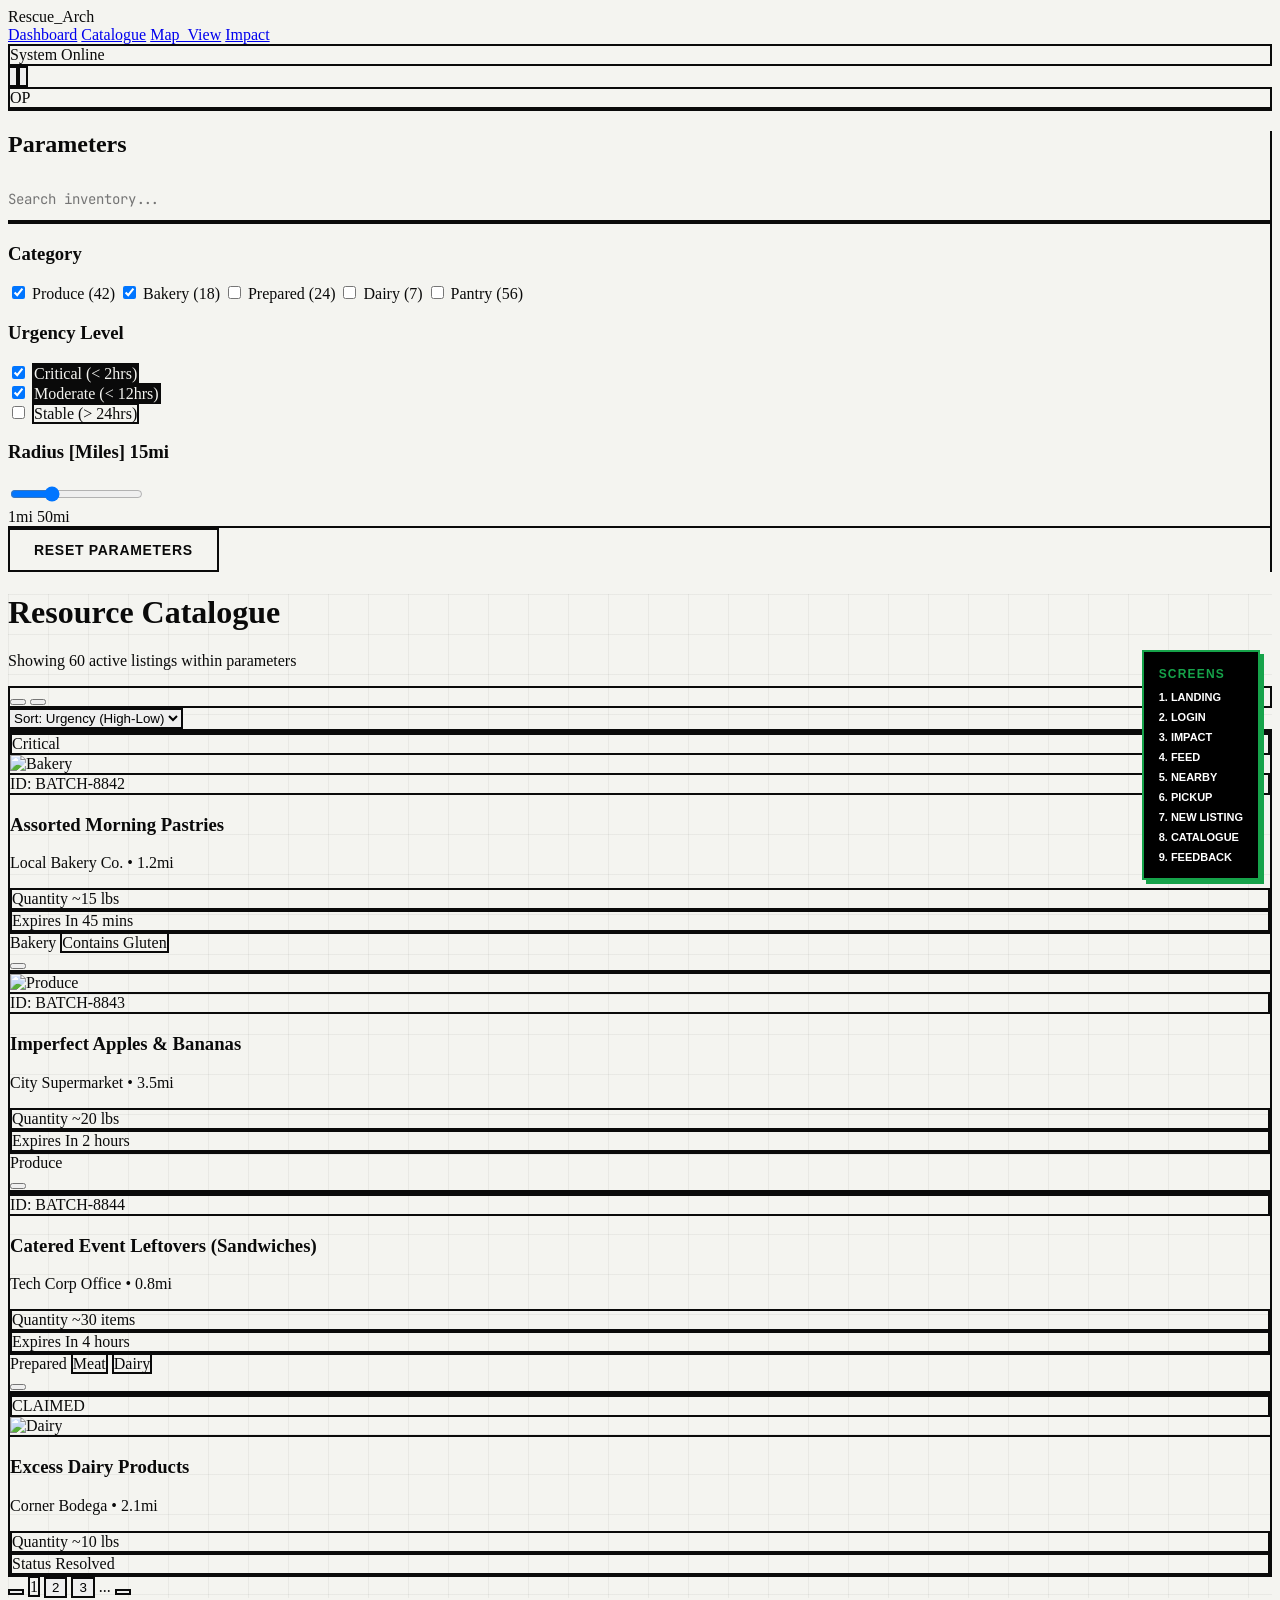
==== catalogue.html @ d1d44e09 "some pages" ====
<!DOCTYPE html>
<html lang="en" class="antialiased">

<head>
    <meta charset="UTF-8">
    <meta name="viewport" content="width=device-width, initial-scale=1.0">
    <title>RESCUE_ARCH | CATALOGUE</title>
    <script src="https://cdn.tailwindcss.com?plugins=forms,container-queries"></script>
    <link rel="preconnect" href="https://fonts.googleapis.com">
    <link rel="preconnect" href="https://fonts.gstatic.com" crossorigin>
    <link
        href="https://fonts.googleapis.com/css2?family=Space+Grotesk:wght@300;400;500;600;700&family=JetBrains+Mono:wght@400;700&display=swap"
        rel="stylesheet">
    <script src="https://unpkg.com/lucide@latest"></script>
    <script>
        tailwind.config = {
            theme: {
                extend: {
                    fontFamily: {
                        sans: ['Space Grotesk', 'sans-serif'],
                        mono: ['JetBrains Mono', 'monospace'],
                    },
                    colors: {
                        brand: {
                            black: '#0A0A0A',
                            white: '#F4F4F0',
                            accent: '#FF3B00',
                            gray: '#8E8E8E',
                            light: '#EAEAE5'
                        }
                    }
                }
            }
        }
    </script>
    <style>
        body {
            background-color: #F4F4F0;
            color: #0A0A0A;
        }

        .arch-border {
            border: 2px solid #0A0A0A;
        }

        .arch-border-b {
            border-bottom: 2px solid #0A0A0A;
        }

        .arch-border-r {
            border-right: 2px solid #0A0A0A;
        }

        .arch-border-l {
            border-left: 2px solid #0A0A0A;
        }

        .arch-border-t {
            border-top: 2px solid #0A0A0A;
        }

        .bg-blueprint {
            background-size: 40px 40px;
            background-image:
                linear-gradient(to right, rgba(10, 10, 10, 0.05) 1px, transparent 1px),
                linear-gradient(to bottom, rgba(10, 10, 10, 0.05) 1px, transparent 1px);
        }

        .arch-input {
            width: 100%;
            background: transparent;
            border: none;
            border-bottom: 2px solid #0A0A0A;
            padding: 0.75rem 0;
            font-family: 'JetBrains Mono', monospace;
            font-size: 0.875rem;
            transition: all 0.2s ease;
        }

        .arch-input:focus {
            outline: none;
            border-bottom-color: #FF3B00;
            background: rgba(255, 59, 0, 0.05);
            padding-left: 0.5rem;
        }

        .arch-btn {
            display: inline-flex;
            align-items: center;
            justify-content: center;
            padding: 0.75rem 1.5rem;
            background: #0A0A0A;
            color: #F4F4F0;
            font-weight: 700;
            text-transform: uppercase;
            letter-spacing: 0.05em;
            transition: all 0.2s ease;
            border: 2px solid #0A0A0A;
            font-size: 0.875rem;
        }

        .arch-btn:hover {
            background: #FF3B00;
            border-color: #FF3B00;
            transform: translateY(-2px);
            box-shadow: 0 4px 0 #0A0A0A;
        }

        .arch-btn:active {
            transform: translateY(0);
            box-shadow: none;
        }

        .arch-btn-outline {
            display: inline-flex;
            align-items: center;
            justify-content: center;
            padding: 0.75rem 1.5rem;
            background: transparent;
            color: #0A0A0A;
            font-weight: 700;
            text-transform: uppercase;
            letter-spacing: 0.05em;
            transition: all 0.2s ease;
            border: 2px solid #0A0A0A;
            font-size: 0.875rem;
        }

        .arch-btn-outline:hover {
            background: #0A0A0A;
            color: #F4F4F0;
        }

        /* Custom Scrollbar */
        ::-webkit-scrollbar {
            width: 8px;
            height: 8px;
        }

        ::-webkit-scrollbar-track {
            background: #F4F4F0;
            border-left: 2px solid #0A0A0A;
        }

        ::-webkit-scrollbar-thumb {
            background: #0A0A0A;
        }

        ::-webkit-scrollbar-thumb:hover {
            background: #FF3B00;
        }

        /* Filter Checkbox */
        .filter-checkbox:checked+label {
            background-color: #0A0A0A;
            color: #F4F4F0;
            border-color: #0A0A0A;
        }
    </style>
</head>

<body class="min-h-screen flex flex-col bg-brand-white selection:bg-brand-accent selection:text-white">

    <!-- Top Navigation -->
    <header class="arch-border-b bg-brand-white flex justify-between items-center px-6 py-4 sticky top-0 z-50">
        <div class="flex items-center gap-6">
            <div class="flex items-center gap-3">
                <div class="w-8 h-8 bg-brand-black flex items-center justify-center">
                    <i data-lucide="layers" class="text-brand-white w-5 h-5"></i>
                </div>
                <span class="font-bold tracking-tight text-xl uppercase">Rescue_Arch</span>
            </div>
            <nav class="hidden md:flex items-center gap-6 font-mono text-xs font-bold uppercase tracking-widest">
                <a href="#" class="text-brand-gray hover:text-brand-black transition-colors">Dashboard</a>
                <a href="#" class="text-brand-black border-b-2 border-brand-black pb-1">Catalogue</a>
                <a href="#" class="text-brand-gray hover:text-brand-black transition-colors">Map_View</a>
                <a href="#" class="text-brand-gray hover:text-brand-black transition-colors">Impact</a>
            </nav>
        </div>

        <div class="flex items-center gap-4">
            <div class="hidden sm:flex items-center gap-2 arch-border px-3 py-1.5 bg-brand-light">
                <span class="w-2 h-2 bg-brand-accent rounded-full animate-pulse"></span>
                <span class="font-mono text-[10px] font-bold uppercase">System Online</span>
            </div>
            <button class="arch-border p-2 hover:bg-brand-black hover:text-brand-white transition-colors relative">
                <i data-lucide="bell" class="w-5 h-5"></i>
                <span class="absolute -top-1 -right-1 w-3 h-3 bg-brand-accent rounded-full arch-border"></span>
            </button>
            <div
                class="w-10 h-10 bg-brand-black text-brand-white flex items-center justify-center font-bold font-mono text-sm arch-border">
                OP
            </div>
        </div>
    </header>

    <!-- Main Layout -->
    <div class="flex flex-1 overflow-hidden">

        <!-- Sidebar Filters -->
        <aside class="w-72 arch-border-r bg-brand-light hidden lg:flex flex-col flex-shrink-0 overflow-y-auto">
            <div class="p-6 arch-border-b bg-brand-white">
                <h2 class="font-bold text-2xl uppercase tracking-tight mb-4">Parameters</h2>

                <!-- Search -->
                <div class="relative group mb-2">
                    <input type="text" placeholder="Search inventory..." class="arch-input w-full pl-8">
                    <i data-lucide="search"
                        class="absolute left-0 bottom-3 w-5 h-5 text-brand-gray group-focus-within:text-brand-accent transition-colors"></i>
                </div>
            </div>

            <div class="p-6 flex-1 space-y-8">

                <!-- Category Filter -->
                <div>
                    <h3
                        class="font-mono text-xs font-bold uppercase tracking-widest text-brand-black mb-4 flex justify-between items-center">
                        Category
                        <i data-lucide="chevron-down" class="w-4 h-4"></i>
                    </h3>
                    <div class="space-y-2">
                        <label class="flex items-center gap-3 cursor-pointer group">
                            <input type="checkbox" checked
                                class="w-4 h-4 arch-border text-brand-black focus:ring-brand-accent rounded-none">
                            <span
                                class="font-mono text-sm uppercase group-hover:text-brand-accent transition-colors">Produce
                                (42)</span>
                        </label>
                        <label class="flex items-center gap-3 cursor-pointer group">
                            <input type="checkbox" checked
                                class="w-4 h-4 arch-border text-brand-black focus:ring-brand-accent rounded-none">
                            <span
                                class="font-mono text-sm uppercase group-hover:text-brand-accent transition-colors">Bakery
                                (18)</span>
                        </label>
                        <label class="flex items-center gap-3 cursor-pointer group">
                            <input type="checkbox"
                                class="w-4 h-4 arch-border text-brand-black focus:ring-brand-accent rounded-none">
                            <span
                                class="font-mono text-sm uppercase group-hover:text-brand-accent transition-colors">Prepared
                                (24)</span>
                        </label>
                        <label class="flex items-center gap-3 cursor-pointer group">
                            <input type="checkbox"
                                class="w-4 h-4 arch-border text-brand-black focus:ring-brand-accent rounded-none">
                            <span
                                class="font-mono text-sm uppercase group-hover:text-brand-accent transition-colors">Dairy
                                (7)</span>
                        </label>
                        <label class="flex items-center gap-3 cursor-pointer group">
                            <input type="checkbox"
                                class="w-4 h-4 arch-border text-brand-black focus:ring-brand-accent rounded-none">
                            <span
                                class="font-mono text-sm uppercase group-hover:text-brand-accent transition-colors">Pantry
                                (56)</span>
                        </label>
                    </div>
                </div>

                <!-- Urgency Filter -->
                <div>
                    <h3
                        class="font-mono text-xs font-bold uppercase tracking-widest text-brand-black mb-4 flex justify-between items-center">
                        Urgency Level
                        <i data-lucide="chevron-down" class="w-4 h-4"></i>
                    </h3>
                    <div class="flex flex-col gap-2">
                        <div>
                            <input type="checkbox" id="urg-high" class="sr-only filter-checkbox" checked>
                            <label for="urg-high"
                                class="block w-full text-center py-2 arch-border font-mono text-xs font-bold uppercase cursor-pointer hover:bg-brand-white transition-colors">
                                Critical (< 2hrs) </label>
                        </div>
                        <div>
                            <input type="checkbox" id="urg-med" class="sr-only filter-checkbox" checked>
                            <label for="urg-med"
                                class="block w-full text-center py-2 arch-border font-mono text-xs font-bold uppercase cursor-pointer hover:bg-brand-white transition-colors">
                                Moderate (< 12hrs) </label>
                        </div>
                        <div>
                            <input type="checkbox" id="urg-low" class="sr-only filter-checkbox">
                            <label for="urg-low"
                                class="block w-full text-center py-2 arch-border font-mono text-xs font-bold uppercase cursor-pointer hover:bg-brand-white transition-colors">
                                Stable (> 24hrs)
                            </label>
                        </div>
                    </div>
                </div>

                <!-- Distance Filter -->
                <div>
                    <h3
                        class="font-mono text-xs font-bold uppercase tracking-widest text-brand-black mb-4 flex justify-between items-center">
                        Radius [Miles]
                        <span class="text-brand-accent">15mi</span>
                    </h3>
                    <input type="range" min="1" max="50" value="15"
                        class="w-full h-2 bg-brand-black appearance-none outline-none arch-border">
                    <div class="flex justify-between font-mono text-[10px] text-brand-gray mt-2">
                        <span>1mi</span>
                        <span>50mi</span>
                    </div>
                </div>

            </div>

            <div class="p-6 arch-border-t bg-brand-white">
                <button class="arch-btn-outline w-full text-xs">Reset Parameters</button>
            </div>
        </aside>

        <!-- Main Content Area -->
        <main class="flex-1 flex flex-col min-w-0 bg-blueprint relative">

            <!-- Header/Controls -->
            <div
                class="p-6 arch-border-b bg-brand-white/90 backdrop-blur-sm sticky top-0 z-40 flex flex-col sm:flex-row justify-between items-start sm:items-center gap-4">
                <div>
                    <h1 class="text-3xl font-bold uppercase tracking-tight mb-1">Resource Catalogue</h1>
                    <p class="font-mono text-xs text-brand-gray uppercase">Showing 60 active listings within parameters
                    </p>
                </div>

                <div class="flex items-center gap-4 w-full sm:w-auto">
                    <div class="flex items-center gap-2 arch-border bg-brand-white p-1">
                        <button class="p-1.5 bg-brand-black text-brand-white"><i data-lucide="grid"
                                class="w-4 h-4"></i></button>
                        <button class="p-1.5 text-brand-gray hover:text-brand-black"><i data-lucide="list"
                                class="w-4 h-4"></i></button>
                    </div>

                    <select
                        class="arch-border p-2 bg-brand-white font-mono text-xs font-bold uppercase focus:outline-none focus:border-brand-accent flex-1 sm:flex-none">
                        <option>Sort: Urgency (High-Low)</option>
                        <option>Sort: Distance (Nearest)</option>
                        <option>Sort: Quantity (High-Low)</option>
                        <option>Sort: Newest First</option>
                    </select>
                </div>
            </div>

            <!-- Grid Layout -->
            <div class="flex-1 overflow-y-auto p-6">
                <div class="grid grid-cols-1 md:grid-cols-2 xl:grid-cols-3 gap-6 max-w-7xl mx-auto">

                    <!-- Item Card 1 (Critical) -->
                    <article
                        class="bg-brand-white arch-border flex flex-col group hover:shadow-[8px_8px_0_#0A0A0A] transition-all duration-300 relative">
                        <!-- Critical Badge -->
                        <div
                            class="absolute -top-3 -right-3 bg-brand-accent text-brand-white arch-border px-3 py-1 font-mono text-xs font-bold uppercase transform rotate-3 z-10 shadow-[4px_4px_0_#0A0A0A]">
                            Critical
                        </div>

                        <!-- Image Area -->
                        <div class="h-48 arch-border-b bg-brand-light relative overflow-hidden">
                            <img src="https://images.unsplash.com/photo-1509440159596-0249088772ff?ixlib=rb-4.0.3&auto=format&fit=crop&w=600&q=80"
                                alt="Bakery"
                                class="w-full h-full object-cover grayscale group-hover:grayscale-0 transition-all duration-500">
                            <div
                                class="absolute bottom-0 left-0 bg-brand-black text-brand-white px-3 py-1 font-mono text-[10px] uppercase font-bold arch-border-t arch-border-r">
                                ID: BATCH-8842
                            </div>
                        </div>

                        <!-- Content -->
                        <div class="p-5 flex-1 flex flex-col">
                            <div class="flex justify-between items-start mb-2">
                                <h3 class="text-xl font-bold uppercase leading-tight line-clamp-2">Assorted Morning
                                    Pastries</h3>
                            </div>

                            <p class="font-mono text-xs text-brand-gray mb-4">Local Bakery Co. • 1.2mi</p>

                            <div class="grid grid-cols-2 gap-2 mb-6 font-mono text-[10px] uppercase">
                                <div class="arch-border p-2 bg-brand-light">
                                    <span class="block text-brand-gray mb-1">Quantity</span>
                                    <span class="font-bold text-sm">~15 lbs</span>
                                </div>
                                <div class="arch-border p-2 bg-brand-light border-brand-accent text-brand-accent">
                                    <span class="block mb-1">Expires In</span>
                                    <span class="font-bold text-sm">45 mins</span>
                                </div>
                            </div>

                            <div
                                class="mt-auto pt-4 arch-border-t border-brand-black/10 flex items-center justify-between">
                                <div class="flex gap-1">
                                    <span
                                        class="px-2 py-1 bg-brand-black text-brand-white font-mono text-[9px] uppercase font-bold">Bakery</span>
                                    <span
                                        class="px-2 py-1 arch-border font-mono text-[9px] uppercase font-bold">Contains
                                        Gluten</span>
                                </div>
                                <button
                                    class="w-10 h-10 bg-brand-black text-brand-white flex items-center justify-center hover:bg-brand-accent transition-colors">
                                    <i data-lucide="arrow-right" class="w-5 h-5"></i>
                                </button>
                            </div>
                        </div>
                    </article>

                    <!-- Item Card 2 -->
                    <article
                        class="bg-brand-white arch-border flex flex-col group hover:shadow-[8px_8px_0_#0A0A0A] transition-all duration-300 relative">
                        <div class="h-48 arch-border-b bg-brand-light relative overflow-hidden">
                            <img src="https://images.unsplash.com/photo-1610832958506-aa56368176cf?ixlib=rb-4.0.3&auto=format&fit=crop&w=600&q=80"
                                alt="Produce"
                                class="w-full h-full object-cover grayscale group-hover:grayscale-0 transition-all duration-500">
                            <div
                                class="absolute bottom-0 left-0 bg-brand-black text-brand-white px-3 py-1 font-mono text-[10px] uppercase font-bold arch-border-t arch-border-r">
                                ID: BATCH-8843
                            </div>
                        </div>

                        <div class="p-5 flex-1 flex flex-col">
                            <div class="flex justify-between items-start mb-2">
                                <h3 class="text-xl font-bold uppercase leading-tight line-clamp-2">Imperfect Apples &
                                    Bananas</h3>
                            </div>

                            <p class="font-mono text-xs text-brand-gray mb-4">City Supermarket • 3.5mi</p>

                            <div class="grid grid-cols-2 gap-2 mb-6 font-mono text-[10px] uppercase">
                                <div class="arch-border p-2 bg-brand-light">
                                    <span class="block text-brand-gray mb-1">Quantity</span>
                                    <span class="font-bold text-sm">~20 lbs</span>
                                </div>
                                <div class="arch-border p-2 bg-brand-light">
                                    <span class="block text-brand-gray mb-1">Expires In</span>
                                    <span class="font-bold text-sm">2 hours</span>
                                </div>
                            </div>

                            <div
                                class="mt-auto pt-4 arch-border-t border-brand-black/10 flex items-center justify-between">
                                <div class="flex gap-1">
                                    <span
                                        class="px-2 py-1 bg-brand-black text-brand-white font-mono text-[9px] uppercase font-bold">Produce</span>
                                </div>
                                <button
                                    class="w-10 h-10 bg-brand-black text-brand-white flex items-center justify-center hover:bg-brand-accent transition-colors">
                                    <i data-lucide="arrow-right" class="w-5 h-5"></i>
                                </button>
                            </div>
                        </div>
                    </article>

                    <!-- Item Card 3 -->
                    <article
                        class="bg-brand-white arch-border flex flex-col group hover:shadow-[8px_8px_0_#0A0A0A] transition-all duration-300 relative">
                        <div
                            class="h-48 arch-border-b bg-brand-light relative overflow-hidden flex items-center justify-center">
                            <i data-lucide="image-off" class="w-12 h-12 text-brand-gray opacity-50"></i>
                            <div
                                class="absolute bottom-0 left-0 bg-brand-black text-brand-white px-3 py-1 font-mono text-[10px] uppercase font-bold arch-border-t arch-border-r">
                                ID: BATCH-8844
                            </div>
                        </div>

                        <div class="p-5 flex-1 flex flex-col">
                            <div class="flex justify-between items-start mb-2">
                                <h3 class="text-xl font-bold uppercase leading-tight line-clamp-2">Catered Event
                                    Leftovers (Sandwiches)</h3>
                            </div>

                            <p class="font-mono text-xs text-brand-gray mb-4">Tech Corp Office • 0.8mi</p>

                            <div class="grid grid-cols-2 gap-2 mb-6 font-mono text-[10px] uppercase">
                                <div class="arch-border p-2 bg-brand-light">
                                    <span class="block text-brand-gray mb-1">Quantity</span>
                                    <span class="font-bold text-sm">~30 items</span>
                                </div>
                                <div class="arch-border p-2 bg-brand-light">
                                    <span class="block text-brand-gray mb-1">Expires In</span>
                                    <span class="font-bold text-sm">4 hours</span>
                                </div>
                            </div>

                            <div
                                class="mt-auto pt-4 arch-border-t border-brand-black/10 flex items-center justify-between">
                                <div class="flex gap-1 flex-wrap">
                                    <span
                                        class="px-2 py-1 bg-brand-black text-brand-white font-mono text-[9px] uppercase font-bold">Prepared</span>
                                    <span
                                        class="px-2 py-1 arch-border font-mono text-[9px] uppercase font-bold">Meat</span>
                                    <span
                                        class="px-2 py-1 arch-border font-mono text-[9px] uppercase font-bold">Dairy</span>
                                </div>
                                <button
                                    class="w-10 h-10 bg-brand-black text-brand-white flex items-center justify-center hover:bg-brand-accent transition-colors flex-shrink-0">
                                    <i data-lucide="arrow-right" class="w-5 h-5"></i>
                                </button>
                            </div>
                        </div>
                    </article>

                    <!-- Item Card 4 (Claimed/Inactive state) -->
                    <article class="bg-brand-light arch-border flex flex-col relative opacity-60">
                        <div class="absolute inset-0 bg-blueprint opacity-20 pointer-events-none z-20"></div>
                        <div class="absolute inset-0 flex items-center justify-center z-30 pointer-events-none">
                            <div
                                class="bg-brand-black text-brand-white px-6 py-2 arch-border font-bold uppercase tracking-widest transform -rotate-12 shadow-[4px_4px_0_#FF3B00]">
                                CLAIMED
                            </div>
                        </div>

                        <div class="h-48 arch-border-b bg-brand-gray/20 relative overflow-hidden grayscale">
                            <img src="https://images.unsplash.com/photo-1607006411021-b4a61c5e46cb?ixlib=rb-4.0.3&auto=format&fit=crop&w=600&q=80"
                                alt="Dairy" class="w-full h-full object-cover">
                        </div>

                        <div class="p-5 flex-1 flex flex-col">
                            <div class="flex justify-between items-start mb-2">
                                <h3 class="text-xl font-bold uppercase leading-tight line-clamp-2 line-through">Excess
                                    Dairy Products</h3>
                            </div>
                            <p class="font-mono text-xs text-brand-gray mb-4">Corner Bodega • 2.1mi</p>

                            <div class="grid grid-cols-2 gap-2 mb-6 font-mono text-[10px] uppercase opacity-50">
                                <div class="arch-border p-2 bg-brand-white">
                                    <span class="block text-brand-gray mb-1">Quantity</span>
                                    <span class="font-bold text-sm">~10 lbs</span>
                                </div>
                                <div class="arch-border p-2 bg-brand-white">
                                    <span class="block text-brand-gray mb-1">Status</span>
                                    <span class="font-bold text-sm">Resolved</span>
                                </div>
                            </div>
                        </div>
                    </article>

                </div>

                <!-- Pagination -->
                <div class="mt-12 flex justify-center items-center gap-4 font-mono text-sm font-bold">
                    <button
                        class="w-10 h-10 arch-border flex items-center justify-center hover:bg-brand-black hover:text-brand-white transition-colors opacity-50 cursor-not-allowed">
                        <i data-lucide="chevron-left" class="w-5 h-5"></i>
                    </button>
                    <span
                        class="w-10 h-10 bg-brand-black text-brand-white flex items-center justify-center arch-border">1</span>
                    <button
                        class="w-10 h-10 arch-border flex items-center justify-center hover:bg-brand-black hover:text-brand-white transition-colors">2</button>
                    <button
                        class="w-10 h-10 arch-border flex items-center justify-center hover:bg-brand-black hover:text-brand-white transition-colors">3</button>
                    <span class="text-brand-gray">...</span>
                    <button
                        class="w-10 h-10 arch-border flex items-center justify-center hover:bg-brand-black hover:text-brand-white transition-colors">
                        <i data-lucide="chevron-right" class="w-5 h-5"></i>
                    </button>
                </div>
            </div>
        </main>
    </div>

    <script>
        lucide.createIcons();
    </script>
    <script src="/nav.js"></script>
</body>

</html>
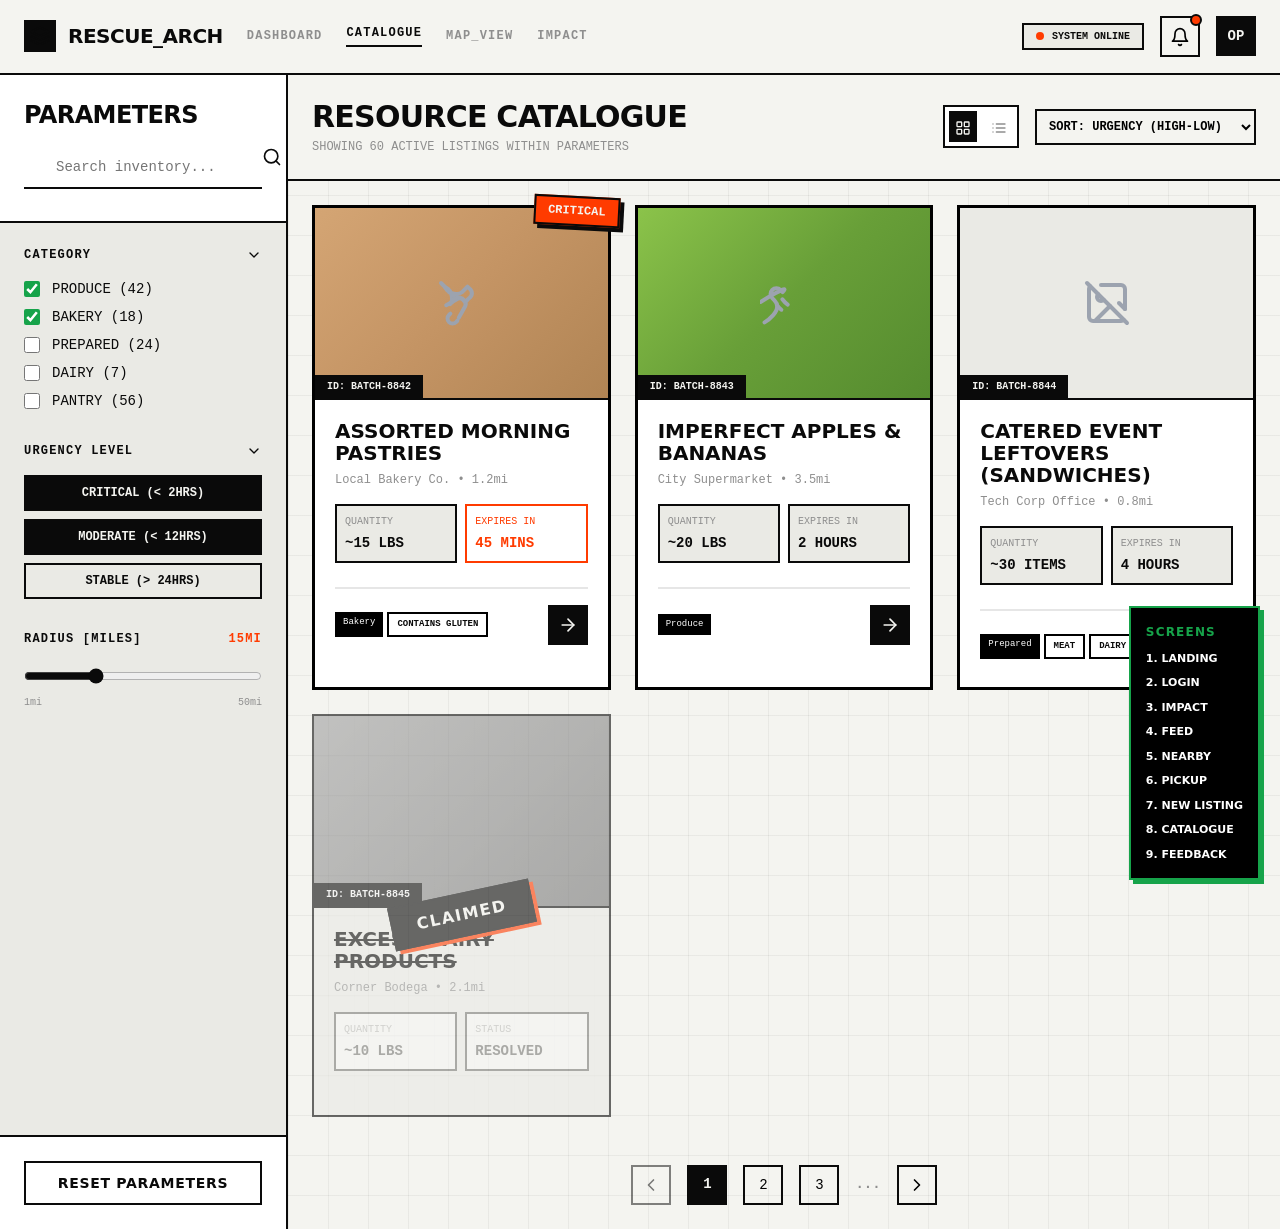
==== commit 24edf287: "rv tailwind add css" ====
--- a/catalogue.html
+++ b/catalogue.html
@@ -1,194 +1,39 @@
 <!DOCTYPE html>
-<html lang="en" class="antialiased">
-
+<html lang="en">
 <head>
     <meta charset="UTF-8">
     <meta name="viewport" content="width=device-width, initial-scale=1.0">
     <title>RESCUE_ARCH | CATALOGUE</title>
-    <script src="https://cdn.tailwindcss.com?plugins=forms,container-queries"></script>
-    <link rel="preconnect" href="https://fonts.googleapis.com">
-    <link rel="preconnect" href="https://fonts.gstatic.com" crossorigin>
-    <link
-        href="https://fonts.googleapis.com/css2?family=Space+Grotesk:wght@300;400;500;600;700&family=JetBrains+Mono:wght@400;700&display=swap"
-        rel="stylesheet">
-    <script src="https://unpkg.com/lucide@latest"></script>
-    <script>
-        tailwind.config = {
-            theme: {
-                extend: {
-                    fontFamily: {
-                        sans: ['Space Grotesk', 'sans-serif'],
-                        mono: ['JetBrains Mono', 'monospace'],
-                    },
-                    colors: {
-                        brand: {
-                            black: '#0A0A0A',
-                            white: '#F4F4F0',
-                            accent: '#FF3B00',
-                            gray: '#8E8E8E',
-                            light: '#EAEAE5'
-                        }
-                    }
-                }
-            }
-        }
-    </script>
-    <style>
-        body {
-            background-color: #F4F4F0;
-            color: #0A0A0A;
-        }
-
-        .arch-border {
-            border: 2px solid #0A0A0A;
-        }
-
-        .arch-border-b {
-            border-bottom: 2px solid #0A0A0A;
-        }
-
-        .arch-border-r {
-            border-right: 2px solid #0A0A0A;
-        }
-
-        .arch-border-l {
-            border-left: 2px solid #0A0A0A;
-        }
-
-        .arch-border-t {
-            border-top: 2px solid #0A0A0A;
-        }
-
-        .bg-blueprint {
-            background-size: 40px 40px;
-            background-image:
-                linear-gradient(to right, rgba(10, 10, 10, 0.05) 1px, transparent 1px),
-                linear-gradient(to bottom, rgba(10, 10, 10, 0.05) 1px, transparent 1px);
-        }
-
-        .arch-input {
-            width: 100%;
-            background: transparent;
-            border: none;
-            border-bottom: 2px solid #0A0A0A;
-            padding: 0.75rem 0;
-            font-family: 'JetBrains Mono', monospace;
-            font-size: 0.875rem;
-            transition: all 0.2s ease;
-        }
-
-        .arch-input:focus {
-            outline: none;
-            border-bottom-color: #FF3B00;
-            background: rgba(255, 59, 0, 0.05);
-            padding-left: 0.5rem;
-        }
-
-        .arch-btn {
-            display: inline-flex;
-            align-items: center;
-            justify-content: center;
-            padding: 0.75rem 1.5rem;
-            background: #0A0A0A;
-            color: #F4F4F0;
-            font-weight: 700;
-            text-transform: uppercase;
-            letter-spacing: 0.05em;
-            transition: all 0.2s ease;
-            border: 2px solid #0A0A0A;
-            font-size: 0.875rem;
-        }
-
-        .arch-btn:hover {
-            background: #FF3B00;
-            border-color: #FF3B00;
-            transform: translateY(-2px);
-            box-shadow: 0 4px 0 #0A0A0A;
-        }
-
-        .arch-btn:active {
-            transform: translateY(0);
-            box-shadow: none;
-        }
-
-        .arch-btn-outline {
-            display: inline-flex;
-            align-items: center;
-            justify-content: center;
-            padding: 0.75rem 1.5rem;
-            background: transparent;
-            color: #0A0A0A;
-            font-weight: 700;
-            text-transform: uppercase;
-            letter-spacing: 0.05em;
-            transition: all 0.2s ease;
-            border: 2px solid #0A0A0A;
-            font-size: 0.875rem;
-        }
-
-        .arch-btn-outline:hover {
-            background: #0A0A0A;
-            color: #F4F4F0;
-        }
-
-        /* Custom Scrollbar */
-        ::-webkit-scrollbar {
-            width: 8px;
-            height: 8px;
-        }
-
-        ::-webkit-scrollbar-track {
-            background: #F4F4F0;
-            border-left: 2px solid #0A0A0A;
-        }
-
-        ::-webkit-scrollbar-thumb {
-            background: #0A0A0A;
-        }
-
-        ::-webkit-scrollbar-thumb:hover {
-            background: #FF3B00;
-        }
-
-        /* Filter Checkbox */
-        .filter-checkbox:checked+label {
-            background-color: #0A0A0A;
-            color: #F4F4F0;
-            border-color: #0A0A0A;
-        }
-    </style>
+    <link rel="stylesheet" href="styles.css">
 </head>
-
-<body class="min-h-screen flex flex-col bg-brand-white selection:bg-brand-accent selection:text-white">
+<body class="min-h-screen flex flex-col custom-scrollbar" style="background-color:var(--arch-white);color:var(--arch-black)">
 
     <!-- Top Navigation -->
-    <header class="arch-border-b bg-brand-white flex justify-between items-center px-6 py-4 sticky top-0 z-50">
+    <header class="arch-border-b flex justify-between items-center px-6 py-4 sticky z-50" style="top:0;background:var(--arch-white)">
         <div class="flex items-center gap-6">
             <div class="flex items-center gap-3">
-                <div class="w-8 h-8 bg-brand-black flex items-center justify-center">
-                    <i data-lucide="layers" class="text-brand-white w-5 h-5"></i>
+                <div style="width:2rem;height:2rem;background:var(--arch-black);display:flex;align-items:center;justify-content:center">
+                    <i data-icon="layers" class="icon icon-md" style="color:var(--arch-white)"></i>
                 </div>
                 <span class="font-bold tracking-tight text-xl uppercase">Rescue_Arch</span>
             </div>
-            <nav class="hidden md:flex items-center gap-6 font-mono text-xs font-bold uppercase tracking-widest">
-                <a href="#" class="text-brand-gray hover:text-brand-black transition-colors">Dashboard</a>
-                <a href="#" class="text-brand-black border-b-2 border-brand-black pb-1">Catalogue</a>
-                <a href="#" class="text-brand-gray hover:text-brand-black transition-colors">Map_View</a>
-                <a href="#" class="text-brand-gray hover:text-brand-black transition-colors">Impact</a>
+            <nav class="md-flex hidden items-center gap-6 font-mono text-xs font-bold uppercase tracking-widest">
+                <a href="index.html" class="transition-colors" style="color:var(--arch-gray)" onmouseover="this.style.color='var(--arch-black)'" onmouseout="this.style.color='var(--arch-gray)'">Dashboard</a>
+                <a href="#" style="color:var(--arch-black);border-bottom:2px solid var(--arch-black);padding-bottom:0.25rem">Catalogue</a>
+                <a href="#" class="transition-colors" style="color:var(--arch-gray)" onmouseover="this.style.color='var(--arch-black)'" onmouseout="this.style.color='var(--arch-gray)'">Map_View</a>
+                <a href="impact.html" class="transition-colors" style="color:var(--arch-gray)" onmouseover="this.style.color='var(--arch-black)'" onmouseout="this.style.color='var(--arch-gray)'">Impact</a>
             </nav>
         </div>
-
         <div class="flex items-center gap-4">
-            <div class="hidden sm:flex items-center gap-2 arch-border px-3 py-1.5 bg-brand-light">
-                <span class="w-2 h-2 bg-brand-accent rounded-full animate-pulse"></span>
-                <span class="font-mono text-[10px] font-bold uppercase">System Online</span>
-            </div>
-            <button class="arch-border p-2 hover:bg-brand-black hover:text-brand-white transition-colors relative">
-                <i data-lucide="bell" class="w-5 h-5"></i>
-                <span class="absolute -top-1 -right-1 w-3 h-3 bg-brand-accent rounded-full arch-border"></span>
+            <div class="sm-flex hidden items-center gap-2 arch-border px-3 py-1" style="background:var(--arch-light)">
+                <span class="pulse" style="width:0.5rem;height:0.5rem;background:var(--arch-accent);border-radius:9999px;display:inline-block"></span>
+                <span class="font-mono font-bold uppercase" style="font-size:0.625rem">System Online</span>
+            </div>
+            <button class="arch-border p-2 relative transition-colors" onmouseover="this.style.background='var(--arch-black)';this.style.color='var(--arch-white)'" onmouseout="this.style.background='transparent';this.style.color='var(--arch-black)'">
+                <i data-icon="bell" class="icon icon-md"></i>
+                <span class="absolute arch-border" style="top:-0.25rem;right:-0.25rem;width:0.75rem;height:0.75rem;background:var(--arch-accent);border-radius:9999px"></span>
             </button>
-            <div
-                class="w-10 h-10 bg-brand-black text-brand-white flex items-center justify-center font-bold font-mono text-sm arch-border">
+            <div class="arch-border font-bold font-mono text-sm" style="width:2.5rem;height:2.5rem;background:var(--arch-black);color:var(--arch-white);display:flex;align-items:center;justify-content:center">
                 OP
             </div>
         </div>
@@ -198,114 +43,55 @@
     <div class="flex flex-1 overflow-hidden">
 
         <!-- Sidebar Filters -->
-        <aside class="w-72 arch-border-r bg-brand-light hidden lg:flex flex-col flex-shrink-0 overflow-y-auto">
-            <div class="p-6 arch-border-b bg-brand-white">
+        <aside class="arch-border-r lg-flex hidden flex-col overflow-y-auto custom-scrollbar" style="width:18rem;background:var(--arch-light);flex-shrink:0">
+            <div class="p-6 arch-border-b bg-white">
                 <h2 class="font-bold text-2xl uppercase tracking-tight mb-4">Parameters</h2>
-
-                <!-- Search -->
-                <div class="relative group mb-2">
-                    <input type="text" placeholder="Search inventory..." class="arch-input w-full pl-8">
-                    <i data-lucide="search"
-                        class="absolute left-0 bottom-3 w-5 h-5 text-brand-gray group-focus-within:text-brand-accent transition-colors"></i>
+                <div class="relative mb-2">
+                    <input type="text" placeholder="Search inventory..." class="arch-input-sm" style="padding-left:2rem">
+                    <i data-icon="search" class="icon icon-md absolute" style="left:0;bottom:0.75rem;color:var(--arch-gray)"></i>
                 </div>
             </div>
 
             <div class="p-6 flex-1 space-y-8">
-
                 <!-- Category Filter -->
                 <div>
-                    <h3
-                        class="font-mono text-xs font-bold uppercase tracking-widest text-brand-black mb-4 flex justify-between items-center">
-                        Category
-                        <i data-lucide="chevron-down" class="w-4 h-4"></i>
+                    <h3 class="font-mono text-xs font-bold uppercase tracking-widest mb-4 flex justify-between items-center">
+                        Category <i data-icon="chevron-down" class="icon icon-sm"></i>
                     </h3>
                     <div class="space-y-2">
-                        <label class="flex items-center gap-3 cursor-pointer group">
-                            <input type="checkbox" checked
-                                class="w-4 h-4 arch-border text-brand-black focus:ring-brand-accent rounded-none">
-                            <span
-                                class="font-mono text-sm uppercase group-hover:text-brand-accent transition-colors">Produce
-                                (42)</span>
-                        </label>
-                        <label class="flex items-center gap-3 cursor-pointer group">
-                            <input type="checkbox" checked
-                                class="w-4 h-4 arch-border text-brand-black focus:ring-brand-accent rounded-none">
-                            <span
-                                class="font-mono text-sm uppercase group-hover:text-brand-accent transition-colors">Bakery
-                                (18)</span>
-                        </label>
-                        <label class="flex items-center gap-3 cursor-pointer group">
-                            <input type="checkbox"
-                                class="w-4 h-4 arch-border text-brand-black focus:ring-brand-accent rounded-none">
-                            <span
-                                class="font-mono text-sm uppercase group-hover:text-brand-accent transition-colors">Prepared
-                                (24)</span>
-                        </label>
-                        <label class="flex items-center gap-3 cursor-pointer group">
-                            <input type="checkbox"
-                                class="w-4 h-4 arch-border text-brand-black focus:ring-brand-accent rounded-none">
-                            <span
-                                class="font-mono text-sm uppercase group-hover:text-brand-accent transition-colors">Dairy
-                                (7)</span>
-                        </label>
-                        <label class="flex items-center gap-3 cursor-pointer group">
-                            <input type="checkbox"
-                                class="w-4 h-4 arch-border text-brand-black focus:ring-brand-accent rounded-none">
-                            <span
-                                class="font-mono text-sm uppercase group-hover:text-brand-accent transition-colors">Pantry
-                                (56)</span>
-                        </label>
+                        <label class="flex items-center gap-3 cursor-pointer"><input type="checkbox" checked class="checkbox-brutal" style="width:1rem;height:1rem"><span class="font-mono text-sm uppercase">Produce (42)</span></label>
+                        <label class="flex items-center gap-3 cursor-pointer"><input type="checkbox" checked class="checkbox-brutal" style="width:1rem;height:1rem"><span class="font-mono text-sm uppercase">Bakery (18)</span></label>
+                        <label class="flex items-center gap-3 cursor-pointer"><input type="checkbox" class="checkbox-brutal" style="width:1rem;height:1rem"><span class="font-mono text-sm uppercase">Prepared (24)</span></label>
+                        <label class="flex items-center gap-3 cursor-pointer"><input type="checkbox" class="checkbox-brutal" style="width:1rem;height:1rem"><span class="font-mono text-sm uppercase">Dairy (7)</span></label>
+                        <label class="flex items-center gap-3 cursor-pointer"><input type="checkbox" class="checkbox-brutal" style="width:1rem;height:1rem"><span class="font-mono text-sm uppercase">Pantry (56)</span></label>
                     </div>
                 </div>
 
                 <!-- Urgency Filter -->
                 <div>
-                    <h3
-                        class="font-mono text-xs font-bold uppercase tracking-widest text-brand-black mb-4 flex justify-between items-center">
-                        Urgency Level
-                        <i data-lucide="chevron-down" class="w-4 h-4"></i>
+                    <h3 class="font-mono text-xs font-bold uppercase tracking-widest mb-4 flex justify-between items-center">
+                        Urgency Level <i data-icon="chevron-down" class="icon icon-sm"></i>
                     </h3>
                     <div class="flex flex-col gap-2">
-                        <div>
-                            <input type="checkbox" id="urg-high" class="sr-only filter-checkbox" checked>
-                            <label for="urg-high"
-                                class="block w-full text-center py-2 arch-border font-mono text-xs font-bold uppercase cursor-pointer hover:bg-brand-white transition-colors">
-                                Critical (< 2hrs) </label>
-                        </div>
-                        <div>
-                            <input type="checkbox" id="urg-med" class="sr-only filter-checkbox" checked>
-                            <label for="urg-med"
-                                class="block w-full text-center py-2 arch-border font-mono text-xs font-bold uppercase cursor-pointer hover:bg-brand-white transition-colors">
-                                Moderate (< 12hrs) </label>
-                        </div>
-                        <div>
-                            <input type="checkbox" id="urg-low" class="sr-only filter-checkbox">
-                            <label for="urg-low"
-                                class="block w-full text-center py-2 arch-border font-mono text-xs font-bold uppercase cursor-pointer hover:bg-brand-white transition-colors">
-                                Stable (> 24hrs)
-                            </label>
-                        </div>
+                        <div><input type="checkbox" id="urg-high" class="sr-only filter-checkbox" checked><label for="urg-high" class="block w-full text-center py-2 arch-border font-mono text-xs font-bold uppercase cursor-pointer transition-colors">Critical (&lt; 2hrs)</label></div>
+                        <div><input type="checkbox" id="urg-med" class="sr-only filter-checkbox" checked><label for="urg-med" class="block w-full text-center py-2 arch-border font-mono text-xs font-bold uppercase cursor-pointer transition-colors">Moderate (&lt; 12hrs)</label></div>
+                        <div><input type="checkbox" id="urg-low" class="sr-only filter-checkbox"><label for="urg-low" class="block w-full text-center py-2 arch-border font-mono text-xs font-bold uppercase cursor-pointer transition-colors">Stable (&gt; 24hrs)</label></div>
                     </div>
                 </div>
 
                 <!-- Distance Filter -->
                 <div>
-                    <h3
-                        class="font-mono text-xs font-bold uppercase tracking-widest text-brand-black mb-4 flex justify-between items-center">
-                        Radius [Miles]
-                        <span class="text-brand-accent">15mi</span>
+                    <h3 class="font-mono text-xs font-bold uppercase tracking-widest mb-4 flex justify-between items-center">
+                        Radius [Miles] <span class="text-arch-accent">15mi</span>
                     </h3>
-                    <input type="range" min="1" max="50" value="15"
-                        class="w-full h-2 bg-brand-black appearance-none outline-none arch-border">
-                    <div class="flex justify-between font-mono text-[10px] text-brand-gray mt-2">
-                        <span>1mi</span>
-                        <span>50mi</span>
-                    </div>
-                </div>
-
-            </div>
-
-            <div class="p-6 arch-border-t bg-brand-white">
+                    <input type="range" min="1" max="50" value="15" class="w-full arch-border" style="height:0.5rem;accent-color:var(--arch-black)">
+                    <div class="flex justify-between font-mono mt-2" style="font-size:0.625rem;color:var(--arch-gray)">
+                        <span>1mi</span><span>50mi</span>
+                    </div>
+                </div>
+            </div>
+
+            <div class="p-6 arch-border-t bg-white">
                 <button class="arch-btn-outline w-full text-xs">Reset Parameters</button>
             </div>
         </aside>
@@ -314,219 +100,136 @@
         <main class="flex-1 flex flex-col min-w-0 bg-blueprint relative">
 
             <!-- Header/Controls -->
-            <div
-                class="p-6 arch-border-b bg-brand-white/90 backdrop-blur-sm sticky top-0 z-40 flex flex-col sm:flex-row justify-between items-start sm:items-center gap-4">
-                <div>
-                    <h1 class="text-3xl font-bold uppercase tracking-tight mb-1">Resource Catalogue</h1>
-                    <p class="font-mono text-xs text-brand-gray uppercase">Showing 60 active listings within parameters
-                    </p>
-                </div>
-
-                <div class="flex items-center gap-4 w-full sm:w-auto">
-                    <div class="flex items-center gap-2 arch-border bg-brand-white p-1">
-                        <button class="p-1.5 bg-brand-black text-brand-white"><i data-lucide="grid"
-                                class="w-4 h-4"></i></button>
-                        <button class="p-1.5 text-brand-gray hover:text-brand-black"><i data-lucide="list"
-                                class="w-4 h-4"></i></button>
-                    </div>
-
-                    <select
-                        class="arch-border p-2 bg-brand-white font-mono text-xs font-bold uppercase focus:outline-none focus:border-brand-accent flex-1 sm:flex-none">
-                        <option>Sort: Urgency (High-Low)</option>
-                        <option>Sort: Distance (Nearest)</option>
-                        <option>Sort: Quantity (High-Low)</option>
-                        <option>Sort: Newest First</option>
-                    </select>
+            <div class="p-6 arch-border-b sticky z-40 flex flex-col gap-4" style="top:0;background:rgba(244,244,240,0.9);backdrop-filter:blur(4px)">
+                <div class="flex justify-between items-start sm-items-center" style="flex-wrap:wrap;gap:1rem">
+                    <div>
+                        <h1 class="font-bold text-3xl uppercase tracking-tight mb-1">Resource Catalogue</h1>
+                        <p class="font-mono text-xs uppercase" style="color:var(--arch-gray)">Showing 60 active listings within parameters</p>
+                    </div>
+                    <div class="flex items-center gap-4">
+                        <div class="flex items-center gap-2 arch-border bg-white p-1">
+                            <button style="padding:0.375rem;background:var(--arch-black);color:var(--arch-white)"><i data-icon="grid" class="icon icon-sm"></i></button>
+                            <button style="padding:0.375rem;color:var(--arch-gray)"><i data-icon="list" class="icon icon-sm"></i></button>
+                        </div>
+                        <select class="arch-border p-2 font-mono text-xs font-bold uppercase" style="background:var(--arch-white);outline:none">
+                            <option>Sort: Urgency (High-Low)</option>
+                            <option>Sort: Distance (Nearest)</option>
+                            <option>Sort: Quantity (High-Low)</option>
+                            <option>Sort: Newest First</option>
+                        </select>
+                    </div>
                 </div>
             </div>
 
             <!-- Grid Layout -->
-            <div class="flex-1 overflow-y-auto p-6">
-                <div class="grid grid-cols-1 md:grid-cols-2 xl:grid-cols-3 gap-6 max-w-7xl mx-auto">
+            <div class="flex-1 overflow-y-auto p-6 custom-scrollbar">
+                <div class="grid grid-cols-1 md-grid-cols-2 xl-grid-cols-3 gap-6" style="max-width:80rem;margin:0 auto">
 
                     <!-- Item Card 1 (Critical) -->
-                    <article
-                        class="bg-brand-white arch-border flex flex-col group hover:shadow-[8px_8px_0_#0A0A0A] transition-all duration-300 relative">
-                        <!-- Critical Badge -->
-                        <div
-                            class="absolute -top-3 -right-3 bg-brand-accent text-brand-white arch-border px-3 py-1 font-mono text-xs font-bold uppercase transform rotate-3 z-10 shadow-[4px_4px_0_#0A0A0A]">
-                            Critical
-                        </div>
-
-                        <!-- Image Area -->
-                        <div class="h-48 arch-border-b bg-brand-light relative overflow-hidden">
-                            <img src="https://images.unsplash.com/photo-1509440159596-0249088772ff?ixlib=rb-4.0.3&auto=format&fit=crop&w=600&q=80"
-                                alt="Bakery"
-                                class="w-full h-full object-cover grayscale group-hover:grayscale-0 transition-all duration-500">
-                            <div
-                                class="absolute bottom-0 left-0 bg-brand-black text-brand-white px-3 py-1 font-mono text-[10px] uppercase font-bold arch-border-t arch-border-r">
-                                ID: BATCH-8842
-                            </div>
-                        </div>
-
-                        <!-- Content -->
-                        <div class="p-5 flex-1 flex flex-col">
-                            <div class="flex justify-between items-start mb-2">
-                                <h3 class="text-xl font-bold uppercase leading-tight line-clamp-2">Assorted Morning
-                                    Pastries</h3>
-                            </div>
-
-                            <p class="font-mono text-xs text-brand-gray mb-4">Local Bakery Co. • 1.2mi</p>
-
-                            <div class="grid grid-cols-2 gap-2 mb-6 font-mono text-[10px] uppercase">
-                                <div class="arch-border p-2 bg-brand-light">
-                                    <span class="block text-brand-gray mb-1">Quantity</span>
+                    <article class="card-hover flex flex-col relative">
+                        <div class="critical-badge">Critical</div>
+                        <div class="catalogue-img img-placeholder" style="background:linear-gradient(135deg,#d4a574,#c49464,#b08454)">
+                            <i data-icon="croissant" class="icon icon-2xl" style="opacity:0.3"></i>
+                            <div class="img-id">ID: BATCH-8842</div>
+                        </div>
+                        <div class="p-5 flex-1 flex flex-col">
+                            <h3 class="font-bold text-xl uppercase leading-tight mb-2">Assorted Morning Pastries</h3>
+                            <p class="font-mono text-xs mb-4" style="color:var(--arch-gray)">Local Bakery Co. &bull; 1.2mi</p>
+                            <div class="grid grid-cols-2 gap-2 mb-6 font-mono uppercase" style="font-size:0.625rem">
+                                <div class="arch-border p-2" style="background:var(--arch-light)">
+                                    <span class="block mb-1" style="color:var(--arch-gray)">Quantity</span>
                                     <span class="font-bold text-sm">~15 lbs</span>
                                 </div>
-                                <div class="arch-border p-2 bg-brand-light border-brand-accent text-brand-accent">
+                                <div class="arch-border p-2" style="border-color:var(--arch-accent);color:var(--arch-accent)">
                                     <span class="block mb-1">Expires In</span>
                                     <span class="font-bold text-sm">45 mins</span>
                                 </div>
                             </div>
-
-                            <div
-                                class="mt-auto pt-4 arch-border-t border-brand-black/10 flex items-center justify-between">
+                            <div class="flex items-center justify-between mt-auto pt-4" style="border-top:2px solid rgba(10,10,10,0.1)">
                                 <div class="flex gap-1">
-                                    <span
-                                        class="px-2 py-1 bg-brand-black text-brand-white font-mono text-[9px] uppercase font-bold">Bakery</span>
-                                    <span
-                                        class="px-2 py-1 arch-border font-mono text-[9px] uppercase font-bold">Contains
-                                        Gluten</span>
-                                </div>
-                                <button
-                                    class="w-10 h-10 bg-brand-black text-brand-white flex items-center justify-center hover:bg-brand-accent transition-colors">
-                                    <i data-lucide="arrow-right" class="w-5 h-5"></i>
+                                    <span class="badge-black">Bakery</span>
+                                    <span class="badge-outline">Contains Gluten</span>
+                                </div>
+                                <button style="width:2.5rem;height:2.5rem;background:var(--arch-black);color:var(--arch-white);display:flex;align-items:center;justify-content:center;border:none;cursor:pointer;transition:background 0.2s" onmouseover="this.style.background='var(--arch-accent)'" onmouseout="this.style.background='var(--arch-black)'">
+                                    <i data-icon="arrow-right" class="icon icon-md"></i>
                                 </button>
                             </div>
                         </div>
                     </article>
 
                     <!-- Item Card 2 -->
-                    <article
-                        class="bg-brand-white arch-border flex flex-col group hover:shadow-[8px_8px_0_#0A0A0A] transition-all duration-300 relative">
-                        <div class="h-48 arch-border-b bg-brand-light relative overflow-hidden">
-                            <img src="https://images.unsplash.com/photo-1610832958506-aa56368176cf?ixlib=rb-4.0.3&auto=format&fit=crop&w=600&q=80"
-                                alt="Produce"
-                                class="w-full h-full object-cover grayscale group-hover:grayscale-0 transition-all duration-500">
-                            <div
-                                class="absolute bottom-0 left-0 bg-brand-black text-brand-white px-3 py-1 font-mono text-[10px] uppercase font-bold arch-border-t arch-border-r">
-                                ID: BATCH-8843
-                            </div>
-                        </div>
-
-                        <div class="p-5 flex-1 flex flex-col">
-                            <div class="flex justify-between items-start mb-2">
-                                <h3 class="text-xl font-bold uppercase leading-tight line-clamp-2">Imperfect Apples &
-                                    Bananas</h3>
-                            </div>
-
-                            <p class="font-mono text-xs text-brand-gray mb-4">City Supermarket • 3.5mi</p>
-
-                            <div class="grid grid-cols-2 gap-2 mb-6 font-mono text-[10px] uppercase">
-                                <div class="arch-border p-2 bg-brand-light">
-                                    <span class="block text-brand-gray mb-1">Quantity</span>
+                    <article class="card-hover flex flex-col relative">
+                        <div class="catalogue-img img-placeholder" style="background:linear-gradient(135deg,#8bc34a,#689f38,#558b2f)">
+                            <i data-icon="carrot" class="icon icon-2xl" style="opacity:0.3"></i>
+                            <div class="img-id">ID: BATCH-8843</div>
+                        </div>
+                        <div class="p-5 flex-1 flex flex-col">
+                            <h3 class="font-bold text-xl uppercase leading-tight mb-2">Imperfect Apples & Bananas</h3>
+                            <p class="font-mono text-xs mb-4" style="color:var(--arch-gray)">City Supermarket &bull; 3.5mi</p>
+                            <div class="grid grid-cols-2 gap-2 mb-6 font-mono uppercase" style="font-size:0.625rem">
+                                <div class="arch-border p-2" style="background:var(--arch-light)">
+                                    <span class="block mb-1" style="color:var(--arch-gray)">Quantity</span>
                                     <span class="font-bold text-sm">~20 lbs</span>
                                 </div>
-                                <div class="arch-border p-2 bg-brand-light">
-                                    <span class="block text-brand-gray mb-1">Expires In</span>
+                                <div class="arch-border p-2" style="background:var(--arch-light)">
+                                    <span class="block mb-1" style="color:var(--arch-gray)">Expires In</span>
                                     <span class="font-bold text-sm">2 hours</span>
                                 </div>
                             </div>
-
-                            <div
-                                class="mt-auto pt-4 arch-border-t border-brand-black/10 flex items-center justify-between">
-                                <div class="flex gap-1">
-                                    <span
-                                        class="px-2 py-1 bg-brand-black text-brand-white font-mono text-[9px] uppercase font-bold">Produce</span>
-                                </div>
-                                <button
-                                    class="w-10 h-10 bg-brand-black text-brand-white flex items-center justify-center hover:bg-brand-accent transition-colors">
-                                    <i data-lucide="arrow-right" class="w-5 h-5"></i>
+                            <div class="flex items-center justify-between mt-auto pt-4" style="border-top:2px solid rgba(10,10,10,0.1)">
+                                <div class="flex gap-1"><span class="badge-black">Produce</span></div>
+                                <button style="width:2.5rem;height:2.5rem;background:var(--arch-black);color:var(--arch-white);display:flex;align-items:center;justify-content:center;border:none;cursor:pointer;transition:background 0.2s" onmouseover="this.style.background='var(--arch-accent)'" onmouseout="this.style.background='var(--arch-black)'">
+                                    <i data-icon="arrow-right" class="icon icon-md"></i>
                                 </button>
                             </div>
                         </div>
                     </article>
 
                     <!-- Item Card 3 -->
-                    <article
-                        class="bg-brand-white arch-border flex flex-col group hover:shadow-[8px_8px_0_#0A0A0A] transition-all duration-300 relative">
-                        <div
-                            class="h-48 arch-border-b bg-brand-light relative overflow-hidden flex items-center justify-center">
-                            <i data-lucide="image-off" class="w-12 h-12 text-brand-gray opacity-50"></i>
-                            <div
-                                class="absolute bottom-0 left-0 bg-brand-black text-brand-white px-3 py-1 font-mono text-[10px] uppercase font-bold arch-border-t arch-border-r">
-                                ID: BATCH-8844
-                            </div>
-                        </div>
-
-                        <div class="p-5 flex-1 flex flex-col">
-                            <div class="flex justify-between items-start mb-2">
-                                <h3 class="text-xl font-bold uppercase leading-tight line-clamp-2">Catered Event
-                                    Leftovers (Sandwiches)</h3>
-                            </div>
-
-                            <p class="font-mono text-xs text-brand-gray mb-4">Tech Corp Office • 0.8mi</p>
-
-                            <div class="grid grid-cols-2 gap-2 mb-6 font-mono text-[10px] uppercase">
-                                <div class="arch-border p-2 bg-brand-light">
-                                    <span class="block text-brand-gray mb-1">Quantity</span>
+                    <article class="card-hover flex flex-col relative">
+                        <div class="catalogue-img img-placeholder flex items-center justify-center" style="background:var(--arch-light)">
+                            <i data-icon="image-off" class="icon icon-2xl" style="opacity:0.3;color:var(--arch-gray)"></i>
+                            <div class="img-id">ID: BATCH-8844</div>
+                        </div>
+                        <div class="p-5 flex-1 flex flex-col">
+                            <h3 class="font-bold text-xl uppercase leading-tight mb-2">Catered Event Leftovers (Sandwiches)</h3>
+                            <p class="font-mono text-xs mb-4" style="color:var(--arch-gray)">Tech Corp Office &bull; 0.8mi</p>
+                            <div class="grid grid-cols-2 gap-2 mb-6 font-mono uppercase" style="font-size:0.625rem">
+                                <div class="arch-border p-2" style="background:var(--arch-light)">
+                                    <span class="block mb-1" style="color:var(--arch-gray)">Quantity</span>
                                     <span class="font-bold text-sm">~30 items</span>
                                 </div>
-                                <div class="arch-border p-2 bg-brand-light">
-                                    <span class="block text-brand-gray mb-1">Expires In</span>
+                                <div class="arch-border p-2" style="background:var(--arch-light)">
+                                    <span class="block mb-1" style="color:var(--arch-gray)">Expires In</span>
                                     <span class="font-bold text-sm">4 hours</span>
                                 </div>
                             </div>
-
-                            <div
-                                class="mt-auto pt-4 arch-border-t border-brand-black/10 flex items-center justify-between">
+                            <div class="flex items-center justify-between mt-auto pt-4" style="border-top:2px solid rgba(10,10,10,0.1)">
                                 <div class="flex gap-1 flex-wrap">
-                                    <span
-                                        class="px-2 py-1 bg-brand-black text-brand-white font-mono text-[9px] uppercase font-bold">Prepared</span>
-                                    <span
-                                        class="px-2 py-1 arch-border font-mono text-[9px] uppercase font-bold">Meat</span>
-                                    <span
-                                        class="px-2 py-1 arch-border font-mono text-[9px] uppercase font-bold">Dairy</span>
-                                </div>
-                                <button
-                                    class="w-10 h-10 bg-brand-black text-brand-white flex items-center justify-center hover:bg-brand-accent transition-colors flex-shrink-0">
-                                    <i data-lucide="arrow-right" class="w-5 h-5"></i>
+                                    <span class="badge-black">Prepared</span>
+                                    <span class="badge-outline">Meat</span>
+                                    <span class="badge-outline">Dairy</span>
+                                </div>
+                                <button style="width:2.5rem;height:2.5rem;background:var(--arch-black);color:var(--arch-white);display:flex;align-items:center;justify-content:center;border:none;cursor:pointer;flex-shrink:0;transition:background 0.2s" onmouseover="this.style.background='var(--arch-accent)'" onmouseout="this.style.background='var(--arch-black)'">
+                                    <i data-icon="arrow-right" class="icon icon-md"></i>
                                 </button>
                             </div>
                         </div>
                     </article>
 
-                    <!-- Item Card 4 (Claimed/Inactive state) -->
-                    <article class="bg-brand-light arch-border flex flex-col relative opacity-60">
-                        <div class="absolute inset-0 bg-blueprint opacity-20 pointer-events-none z-20"></div>
-                        <div class="absolute inset-0 flex items-center justify-center z-30 pointer-events-none">
-                            <div
-                                class="bg-brand-black text-brand-white px-6 py-2 arch-border font-bold uppercase tracking-widest transform -rotate-12 shadow-[4px_4px_0_#FF3B00]">
-                                CLAIMED
-                            </div>
-                        </div>
-
-                        <div class="h-48 arch-border-b bg-brand-gray/20 relative overflow-hidden grayscale">
-                            <img src="https://images.unsplash.com/photo-1607006411021-b4a61c5e46cb?ixlib=rb-4.0.3&auto=format&fit=crop&w=600&q=80"
-                                alt="Dairy" class="w-full h-full object-cover">
-                        </div>
-
-                        <div class="p-5 flex-1 flex flex-col">
-                            <div class="flex justify-between items-start mb-2">
-                                <h3 class="text-xl font-bold uppercase leading-tight line-clamp-2 line-through">Excess
-                                    Dairy Products</h3>
-                            </div>
-                            <p class="font-mono text-xs text-brand-gray mb-4">Corner Bodega • 2.1mi</p>
-
-                            <div class="grid grid-cols-2 gap-2 mb-6 font-mono text-[10px] uppercase opacity-50">
-                                <div class="arch-border p-2 bg-brand-white">
-                                    <span class="block text-brand-gray mb-1">Quantity</span>
-                                    <span class="font-bold text-sm">~10 lbs</span>
-                                </div>
-                                <div class="arch-border p-2 bg-brand-white">
-                                    <span class="block text-brand-gray mb-1">Status</span>
-                                    <span class="font-bold text-sm">Resolved</span>
-                                </div>
+                    <!-- Item Card 4 (Claimed) -->
+                    <article class="arch-border flex flex-col relative opacity-60" style="background:var(--arch-light)">
+                        <div class="absolute inset-0 bg-blueprint pointer-events-none z-20" style="opacity:0.2"></div>
+                        <div class="claimed-overlay"><div class="claimed-stamp">CLAIMED</div></div>
+                        <div class="catalogue-img grayscale" style="background:linear-gradient(135deg,#90a4ae,#78909c,#607d8b)">
+                            <div class="img-id">ID: BATCH-8845</div>
+                        </div>
+                        <div class="p-5 flex-1 flex flex-col">
+                            <h3 class="font-bold text-xl uppercase leading-tight mb-2 line-through">Excess Dairy Products</h3>
+                            <p class="font-mono text-xs mb-4" style="color:var(--arch-gray)">Corner Bodega &bull; 2.1mi</p>
+                            <div class="grid grid-cols-2 gap-2 mb-6 font-mono uppercase opacity-50" style="font-size:0.625rem">
+                                <div class="arch-border p-2 bg-white"><span class="block mb-1" style="color:var(--arch-gray)">Quantity</span><span class="font-bold text-sm">~10 lbs</span></div>
+                                <div class="arch-border p-2 bg-white"><span class="block mb-1" style="color:var(--arch-gray)">Status</span><span class="font-bold text-sm">Resolved</span></div>
                             </div>
                         </div>
                     </article>
@@ -534,31 +237,19 @@
                 </div>
 
                 <!-- Pagination -->
-                <div class="mt-12 flex justify-center items-center gap-4 font-mono text-sm font-bold">
-                    <button
-                        class="w-10 h-10 arch-border flex items-center justify-center hover:bg-brand-black hover:text-brand-white transition-colors opacity-50 cursor-not-allowed">
-                        <i data-lucide="chevron-left" class="w-5 h-5"></i>
-                    </button>
-                    <span
-                        class="w-10 h-10 bg-brand-black text-brand-white flex items-center justify-center arch-border">1</span>
-                    <button
-                        class="w-10 h-10 arch-border flex items-center justify-center hover:bg-brand-black hover:text-brand-white transition-colors">2</button>
-                    <button
-                        class="w-10 h-10 arch-border flex items-center justify-center hover:bg-brand-black hover:text-brand-white transition-colors">3</button>
-                    <span class="text-brand-gray">...</span>
-                    <button
-                        class="w-10 h-10 arch-border flex items-center justify-center hover:bg-brand-black hover:text-brand-white transition-colors">
-                        <i data-lucide="chevron-right" class="w-5 h-5"></i>
-                    </button>
+                <div class="pagination mt-12">
+                    <button class="page-btn opacity-50 cursor-not-allowed"><i data-icon="chevron-left" class="icon icon-md"></i></button>
+                    <span class="page-btn-active">1</span>
+                    <button class="page-btn">2</button>
+                    <button class="page-btn">3</button>
+                    <span style="color:var(--arch-gray)">...</span>
+                    <button class="page-btn"><i data-icon="chevron-right" class="icon icon-md"></i></button>
                 </div>
             </div>
         </main>
     </div>
 
-    <script>
-        lucide.createIcons();
-    </script>
-    <script src="/nav.js"></script>
+    <script src="icons.js"></script>
+    <script src="nav.js"></script>
 </body>
-
 </html>
--- a/styles.css
+++ b/styles.css
@@ -0,0 +1,1494 @@
+/* ============================================================
+   FoodCycle — Community Food Rescue Platform
+   Shared Stylesheet (Pure Vanilla CSS, No Dependencies)
+   ============================================================ */
+
+/* ----- Reset & Base ----- */
+*, *::before, *::after {
+    margin: 0;
+    padding: 0;
+    box-sizing: border-box;
+}
+
+html {
+    -webkit-text-size-adjust: 100%;
+    -webkit-font-smoothing: antialiased;
+    -moz-osx-font-smoothing: grayscale;
+}
+
+body {
+    font-family: system-ui, -apple-system, "Segoe UI", Roboto, "Helvetica Neue", Arial, sans-serif;
+    line-height: 1.5;
+    color: #000;
+    background-color: #f4f4f0;
+    min-height: 100vh;
+}
+
+a { color: inherit; text-decoration: none; }
+img { max-width: 100%; display: block; }
+button, input, select, textarea { font-family: inherit; font-size: inherit; }
+button { cursor: pointer; background: none; border: none; }
+ul, ol { list-style: none; }
+
+::selection { background: #16a34a; color: #fff; }
+
+/* ----- CSS Custom Properties ----- */
+:root {
+    /* FoodCycle Green Theme */
+    --brand-50: #f0fdf4;
+    --brand-100: #dcfce7;
+    --brand-400: #4ade80;
+    --brand-500: #22c55e;
+    --brand-600: #16a34a;
+    --brand-900: #14532d;
+    --brand-950: #052e16;
+
+    /* Rescue_Arch Theme */
+    --arch-black: #0A0A0A;
+    --arch-white: #F4F4F0;
+    --arch-accent: #FF3B00;
+    --arch-gray: #8E8E8E;
+    --arch-light: #EAEAE5;
+
+    /* Shared */
+    --black: #000;
+    --white: #fff;
+    --bg: #f4f4f0;
+    --gray-100: #f3f4f6;
+    --gray-200: #e5e7eb;
+    --gray-300: #d1d5db;
+    --gray-400: #9ca3af;
+    --gray-500: #6b7280;
+    --gray-600: #4b5563;
+
+    /* Fonts */
+    --font-body: system-ui, -apple-system, "Segoe UI", Roboto, "Helvetica Neue", Arial, sans-serif;
+    --font-display: Impact, Haettenschweiler, "Arial Narrow Bold", sans-serif;
+    --font-mono: "Cascadia Code", "Fira Code", Consolas, "Courier New", monospace;
+
+    /* Sizing */
+    --container: 1280px;
+}
+
+/* ----- Typography ----- */
+.font-display {
+    font-family: var(--font-display);
+    font-weight: 400;
+    text-transform: uppercase;
+    letter-spacing: 0.02em;
+}
+
+.font-mono {
+    font-family: var(--font-mono);
+}
+
+.text-xs { font-size: 0.75rem; line-height: 1rem; }
+.text-sm { font-size: 0.875rem; line-height: 1.25rem; }
+.text-base { font-size: 1rem; line-height: 1.5rem; }
+.text-lg { font-size: 1.125rem; line-height: 1.75rem; }
+.text-xl { font-size: 1.25rem; line-height: 1.75rem; }
+.text-2xl { font-size: 1.5rem; line-height: 2rem; }
+.text-3xl { font-size: 1.875rem; line-height: 2.25rem; }
+.text-4xl { font-size: 2.25rem; line-height: 2.5rem; }
+.text-5xl { font-size: 3rem; line-height: 1; }
+.text-6xl { font-size: 3.75rem; line-height: 1; }
+.text-7xl { font-size: 4.5rem; line-height: 1; }
+.text-8xl { font-size: 6rem; line-height: 1; }
+
+.font-bold { font-weight: 700; }
+.font-medium { font-weight: 500; }
+.uppercase { text-transform: uppercase; }
+.tracking-wide { letter-spacing: 0.025em; }
+.tracking-wider { letter-spacing: 0.05em; }
+.tracking-widest { letter-spacing: 0.1em; }
+.tracking-tight { letter-spacing: -0.025em; }
+.leading-none { line-height: 1; }
+.leading-tight { line-height: 1.1; }
+.text-center { text-align: center; }
+.text-right { text-align: right; }
+.line-through { text-decoration: line-through; }
+.underline { text-decoration: underline; }
+.truncate { overflow: hidden; text-overflow: ellipsis; white-space: nowrap; }
+.line-clamp-1 { display: -webkit-box; -webkit-line-clamp: 1; -webkit-box-orient: vertical; overflow: hidden; }
+.line-clamp-2 { display: -webkit-box; -webkit-line-clamp: 2; -webkit-box-orient: vertical; overflow: hidden; }
+
+/* ----- Colors (text) ----- */
+.text-white { color: var(--white); }
+.text-black { color: var(--black); }
+.text-brand-400 { color: var(--brand-400); }
+.text-brand-600 { color: var(--brand-600); }
+.text-brand-900 { color: var(--brand-900); }
+.text-gray-400 { color: var(--gray-400); }
+.text-gray-500 { color: var(--gray-500); }
+.text-gray-600 { color: var(--gray-600); }
+.text-arch-accent { color: var(--arch-accent); }
+.text-arch-gray { color: var(--arch-gray); }
+
+/* ----- Colors (background) ----- */
+.bg-white { background-color: var(--white); }
+.bg-black { background-color: var(--black); }
+.bg-page { background-color: var(--bg); }
+.bg-brand-50 { background-color: var(--brand-50); }
+.bg-brand-100 { background-color: var(--brand-100); }
+.bg-brand-400 { background-color: var(--brand-400); }
+.bg-brand-600 { background-color: var(--brand-600); }
+.bg-brand-900 { background-color: var(--brand-900); }
+.bg-gray-100 { background-color: var(--gray-100); }
+.bg-gray-200 { background-color: var(--gray-200); }
+.bg-arch-light { background-color: var(--arch-light); }
+.bg-arch-black { background-color: var(--arch-black); }
+.bg-arch-white { background-color: var(--arch-white); }
+
+/* ----- Layout: Flex ----- */
+.flex { display: flex; }
+.inline-flex { display: inline-flex; }
+.flex-col { flex-direction: column; }
+.flex-row { flex-direction: row; }
+.flex-wrap { flex-wrap: wrap; }
+.flex-1 { flex: 1 1 0%; }
+.flex-grow { flex-grow: 1; }
+.flex-shrink-0 { flex-shrink: 0; }
+.items-center { align-items: center; }
+.items-start { align-items: start; }
+.items-end { align-items: end; }
+.justify-center { justify-content: center; }
+.justify-between { justify-content: space-between; }
+.justify-around { justify-content: space-around; }
+.self-center { align-self: center; }
+
+.gap-1 { gap: 0.25rem; }
+.gap-2 { gap: 0.5rem; }
+.gap-3 { gap: 0.75rem; }
+.gap-4 { gap: 1rem; }
+.gap-6 { gap: 1.5rem; }
+.gap-8 { gap: 2rem; }
+
+/* ----- Layout: Grid ----- */
+.grid { display: grid; }
+.grid-cols-1 { grid-template-columns: repeat(1, 1fr); }
+.grid-cols-2 { grid-template-columns: repeat(2, 1fr); }
+.grid-cols-3 { grid-template-columns: repeat(3, 1fr); }
+.col-span-2 { grid-column: span 2; }
+
+/* ----- Layout: Position ----- */
+.relative { position: relative; }
+.absolute { position: absolute; }
+.fixed { position: fixed; }
+.sticky { position: sticky; top: 0; }
+.inset-0 { top: 0; right: 0; bottom: 0; left: 0; }
+.z-10 { z-index: 10; }
+.z-20 { z-index: 20; }
+.z-30 { z-index: 30; }
+.z-40 { z-index: 40; }
+.z-50 { z-index: 50; }
+
+/* ----- Sizing ----- */
+.w-full { width: 100%; }
+.h-full { height: 100%; }
+.min-h-screen { min-height: 100vh; }
+.min-w-0 { min-width: 0; }
+
+.container {
+    max-width: var(--container);
+    margin-left: auto;
+    margin-right: auto;
+    padding-left: 1rem;
+    padding-right: 1rem;
+}
+
+/* ----- Spacing ----- */
+.p-0 { padding: 0; }
+.p-1 { padding: 0.25rem; }
+.p-2 { padding: 0.5rem; }
+.p-3 { padding: 0.75rem; }
+.p-4 { padding: 1rem; }
+.p-5 { padding: 1.25rem; }
+.p-6 { padding: 1.5rem; }
+.p-8 { padding: 2rem; }
+.px-2 { padding-left: 0.5rem; padding-right: 0.5rem; }
+.px-3 { padding-left: 0.75rem; padding-right: 0.75rem; }
+.px-4 { padding-left: 1rem; padding-right: 1rem; }
+.px-6 { padding-left: 1.5rem; padding-right: 1.5rem; }
+.px-8 { padding-left: 2rem; padding-right: 2rem; }
+.py-1 { padding-top: 0.25rem; padding-bottom: 0.25rem; }
+.py-2 { padding-top: 0.5rem; padding-bottom: 0.5rem; }
+.py-3 { padding-top: 0.75rem; padding-bottom: 0.75rem; }
+.py-4 { padding-top: 1rem; padding-bottom: 1rem; }
+.py-5 { padding-top: 1.25rem; padding-bottom: 1.25rem; }
+.py-8 { padding-top: 2rem; padding-bottom: 2rem; }
+.py-12 { padding-top: 3rem; padding-bottom: 3rem; }
+.py-16 { padding-top: 4rem; padding-bottom: 4rem; }
+.pt-2 { padding-top: 0.5rem; }
+.pt-4 { padding-top: 1rem; }
+.pt-6 { padding-top: 1.5rem; }
+.pt-8 { padding-top: 2rem; }
+.pt-12 { padding-top: 3rem; }
+.pb-1 { padding-bottom: 0.25rem; }
+.pb-2 { padding-bottom: 0.5rem; }
+.pl-4 { padding-left: 1rem; }
+.pl-5 { padding-left: 1.25rem; }
+.pl-6 { padding-left: 1.5rem; }
+
+.m-0 { margin: 0; }
+.mx-auto { margin-left: auto; margin-right: auto; }
+.mb-1 { margin-bottom: 0.25rem; }
+.mb-2 { margin-bottom: 0.5rem; }
+.mb-3 { margin-bottom: 0.75rem; }
+.mb-4 { margin-bottom: 1rem; }
+.mb-6 { margin-bottom: 1.5rem; }
+.mb-8 { margin-bottom: 2rem; }
+.mt-1 { margin-top: 0.25rem; }
+.mt-2 { margin-top: 0.5rem; }
+.mt-3 { margin-top: 0.75rem; }
+.mt-4 { margin-top: 1rem; }
+.mt-6 { margin-top: 1.5rem; }
+.mt-8 { margin-top: 2rem; }
+.mt-12 { margin-top: 3rem; }
+.mr-4 { margin-right: 1rem; }
+.ml-2 { margin-left: 0.5rem; }
+.ml-4 { margin-left: 1rem; }
+.ml-8 { margin-left: 2rem; }
+
+.space-y-2 > * + * { margin-top: 0.5rem; }
+.space-y-4 > * + * { margin-top: 1rem; }
+.space-y-6 > * + * { margin-top: 1.5rem; }
+.space-y-8 > * + * { margin-top: 2rem; }
+.space-x-1 > * + * { margin-left: 0.25rem; }
+.space-x-8 > * + * { margin-left: 2rem; }
+
+/* ----- Overflow ----- */
+.overflow-hidden { overflow: hidden; }
+.overflow-y-auto { overflow-y: auto; }
+.overflow-x-auto { overflow-x: auto; }
+.whitespace-nowrap { white-space: nowrap; }
+
+/* ----- Visibility & Opacity ----- */
+.hidden { display: none; }
+.block { display: block; }
+.inline-block { display: inline-block; }
+.opacity-50 { opacity: 0.5; }
+.opacity-60 { opacity: 0.6; }
+.opacity-75 { opacity: 0.75; }
+.pointer-events-none { pointer-events: none; }
+.sr-only {
+    position: absolute; width: 1px; height: 1px;
+    padding: 0; margin: -1px; overflow: hidden;
+    clip: rect(0,0,0,0); white-space: nowrap; border: 0;
+}
+
+/* ----- Borders & Rounding ----- */
+.rounded-full { border-radius: 9999px; }
+.border-0 { border: none; }
+.border-dashed { border-style: dashed; }
+
+/* ----- Transforms ----- */
+.rotate-6 { transform: rotate(6deg); }
+.rotate-12 { transform: rotate(12deg); }
+.-rotate-6 { transform: rotate(-6deg); }
+.-rotate-12 { transform: rotate(-12deg); }
+.-skew-x-12 { transform: skewX(-12deg); }
+
+/* ----- Transitions ----- */
+.transition-colors { transition: color 0.2s ease, background-color 0.2s ease, border-color 0.2s ease; }
+.transition-transform { transition: transform 0.2s ease; }
+.transition-all { transition: all 0.2s ease; }
+
+/* ----- Cursors ----- */
+.cursor-pointer { cursor: pointer; }
+.cursor-not-allowed { cursor: not-allowed; }
+
+/* ----- Object fit ----- */
+.object-cover { object-fit: cover; }
+
+/* ============================================================
+   BRUTALIST DESIGN SYSTEM — FoodCycle Theme
+   ============================================================ */
+
+.brutal-border { border: 3px solid #000; }
+.brutal-border-b { border-bottom: 3px solid #000; }
+.brutal-border-t { border-top: 3px solid #000; }
+.brutal-border-r { border-right: 3px solid #000; }
+.brutal-border-l { border-left: 3px solid #000; }
+
+.brutal-shadow {
+    box-shadow: 6px 6px 0px #000;
+    transition: all 0.2s ease;
+}
+.brutal-shadow:hover {
+    box-shadow: 2px 2px 0px #000;
+    transform: translate(4px, 4px);
+}
+
+.brutal-shadow-sm {
+    box-shadow: 4px 4px 0px #000;
+    transition: all 0.2s ease;
+}
+.brutal-shadow-sm:hover {
+    box-shadow: 2px 2px 0px #000;
+    transform: translate(2px, 2px);
+}
+.brutal-shadow-sm:active {
+    box-shadow: 0 0 0 #000;
+    transform: translate(4px, 4px);
+}
+
+.brutal-shadow-green {
+    box-shadow: 6px 6px 0px var(--brand-600);
+    transition: all 0.2s ease;
+}
+.brutal-shadow-green:hover {
+    box-shadow: 2px 2px 0px var(--brand-600);
+    transform: translate(4px, 4px);
+}
+
+/* ============================================================
+   BRUTALIST DESIGN SYSTEM — Rescue_Arch Theme
+   ============================================================ */
+
+.arch-border { border: 2px solid var(--arch-black); }
+.arch-border-b { border-bottom: 2px solid var(--arch-black); }
+.arch-border-t { border-top: 2px solid var(--arch-black); }
+.arch-border-r { border-right: 2px solid var(--arch-black); }
+.arch-border-l { border-left: 2px solid var(--arch-black); }
+
+.arch-input {
+    width: 100%;
+    background: transparent;
+    border: none;
+    border-bottom: 2px solid var(--arch-black);
+    padding: 1rem 0;
+    font-family: var(--font-mono);
+    font-size: 1rem;
+    transition: all 0.2s ease;
+    outline: none;
+}
+.arch-input:focus {
+    border-bottom-color: var(--arch-accent);
+    background: rgba(255, 59, 0, 0.05);
+    padding-left: 0.5rem;
+}
+.arch-input::placeholder { color: var(--arch-gray); }
+
+.arch-input-sm {
+    width: 100%;
+    background: transparent;
+    border: none;
+    border-bottom: 2px solid var(--arch-black);
+    padding: 0.75rem 0;
+    font-family: var(--font-mono);
+    font-size: 0.875rem;
+    transition: all 0.2s ease;
+    outline: none;
+}
+.arch-input-sm:focus {
+    border-bottom-color: var(--arch-accent);
+    background: rgba(255, 59, 0, 0.05);
+    padding-left: 0.5rem;
+}
+
+.arch-textarea {
+    width: 100%;
+    background: transparent;
+    border: 2px solid var(--arch-black);
+    padding: 1rem;
+    font-family: var(--font-mono);
+    font-size: 1rem;
+    resize: vertical;
+    min-height: 150px;
+    transition: all 0.2s ease;
+    outline: none;
+}
+.arch-textarea:focus {
+    border-color: var(--arch-accent);
+    background: rgba(255, 59, 0, 0.05);
+}
+
+.arch-btn {
+    display: inline-flex;
+    align-items: center;
+    justify-content: space-between;
+    width: 100%;
+    padding: 1.25rem;
+    background: var(--arch-black);
+    color: var(--arch-white);
+    font-weight: 700;
+    text-transform: uppercase;
+    letter-spacing: 0.05em;
+    transition: all 0.2s ease;
+    border: 2px solid var(--arch-black);
+    cursor: pointer;
+}
+.arch-btn:hover {
+    background: var(--arch-accent);
+    border-color: var(--arch-accent);
+    transform: translateY(-2px);
+    box-shadow: 0 4px 0 var(--arch-black);
+}
+.arch-btn:active {
+    transform: translateY(0);
+    box-shadow: none;
+}
+
+.arch-btn-outline {
+    display: inline-flex;
+    align-items: center;
+    justify-content: center;
+    padding: 0.75rem 1.5rem;
+    background: transparent;
+    color: var(--arch-black);
+    font-weight: 700;
+    text-transform: uppercase;
+    letter-spacing: 0.05em;
+    transition: all 0.2s ease;
+    border: 2px solid var(--arch-black);
+    font-size: 0.875rem;
+    cursor: pointer;
+}
+.arch-btn-outline:hover {
+    background: var(--arch-black);
+    color: var(--arch-white);
+}
+
+.arch-btn-sm {
+    display: inline-flex;
+    align-items: center;
+    justify-content: center;
+    padding: 0.75rem 1.5rem;
+    background: var(--arch-black);
+    color: var(--arch-white);
+    font-weight: 700;
+    text-transform: uppercase;
+    letter-spacing: 0.05em;
+    transition: all 0.2s ease;
+    border: 2px solid var(--arch-black);
+    font-size: 0.875rem;
+    cursor: pointer;
+}
+.arch-btn-sm:hover {
+    background: var(--arch-accent);
+    border-color: var(--arch-accent);
+    transform: translateY(-2px);
+    box-shadow: 0 4px 0 var(--arch-black);
+}
+
+/* ============================================================
+   PATTERNS & BACKGROUNDS
+   ============================================================ */
+
+.bg-stripes {
+    background-image: repeating-linear-gradient(
+        45deg, #000 0, #000 2px, transparent 2px, transparent 8px
+    );
+}
+
+.bg-grid {
+    background-size: 40px 40px;
+    background-image:
+        linear-gradient(to right, rgba(0,0,0,0.1) 1px, transparent 1px),
+        linear-gradient(to bottom, rgba(0,0,0,0.1) 1px, transparent 1px);
+}
+
+.bg-grid-light {
+    background-size: 20px 20px;
+    background-image:
+        linear-gradient(to right, rgba(0,0,0,0.1) 1px, transparent 1px),
+        linear-gradient(to bottom, rgba(0,0,0,0.1) 1px, transparent 1px);
+}
+
+.bg-blueprint {
+    background-size: 40px 40px;
+    background-image:
+        linear-gradient(to right, rgba(10,10,10,0.05) 1px, transparent 1px),
+        linear-gradient(to bottom, rgba(10,10,10,0.05) 1px, transparent 1px);
+}
+
+/* ============================================================
+   COMPONENTS
+   ============================================================ */
+
+/* --- Navigation --- */
+.site-nav {
+    border-bottom: 3px solid #000;
+    background: #fff;
+    position: sticky;
+    top: 0;
+    z-index: 50;
+}
+
+.site-nav .nav-inner {
+    max-width: var(--container);
+    margin: 0 auto;
+    padding: 0 1rem;
+    display: flex;
+    justify-content: space-between;
+    align-items: center;
+    height: 5rem;
+}
+
+.site-nav .logo {
+    display: flex;
+    align-items: center;
+    gap: 0.5rem;
+    flex-shrink: 0;
+}
+
+.site-nav .logo-icon {
+    width: 2.5rem;
+    height: 2.5rem;
+    background: var(--brand-600);
+    border: 3px solid #000;
+    display: flex;
+    align-items: center;
+    justify-content: center;
+    transform: rotate(-6deg);
+    color: #fff;
+}
+
+.site-nav .logo-text {
+    font-family: var(--font-display);
+    font-size: 1.875rem;
+    letter-spacing: 0.025em;
+    text-transform: uppercase;
+    margin-top: 0.25rem;
+}
+
+.nav-links {
+    display: none;
+    align-items: center;
+    gap: 2rem;
+    font-weight: 700;
+    text-transform: uppercase;
+    letter-spacing: 0.05em;
+    font-size: 0.875rem;
+}
+
+.nav-links a:hover { color: var(--brand-600); }
+
+.nav-links .btn-nav {
+    background: #000;
+    color: #fff;
+    padding: 0.75rem 1.5rem;
+    box-shadow: 6px 6px 0px #000;
+    transition: all 0.2s ease;
+}
+.nav-links .btn-nav:hover { background: var(--brand-600); }
+
+.mobile-menu-btn {
+    padding: 0.5rem;
+    border: 3px solid #000;
+    background: var(--brand-400);
+    display: flex;
+    align-items: center;
+    justify-content: center;
+}
+
+/* --- Buttons --- */
+.btn-primary {
+    background: var(--brand-600);
+    color: #fff;
+    padding: 1.25rem 2rem;
+    font-family: var(--font-display);
+    font-size: 1.5rem;
+    text-transform: uppercase;
+    text-align: center;
+    box-shadow: 6px 6px 0px #000;
+    transition: all 0.2s ease;
+    display: inline-block;
+    border: none;
+    cursor: pointer;
+}
+.btn-primary:hover {
+    box-shadow: 2px 2px 0px #000;
+    transform: translate(4px, 4px);
+}
+
+.btn-secondary {
+    background: #fff;
+    color: #000;
+    padding: 1.25rem 2rem;
+    font-family: var(--font-display);
+    font-size: 1.5rem;
+    text-transform: uppercase;
+    text-align: center;
+    border: 3px solid #000;
+    box-shadow: 6px 6px 0px var(--brand-600);
+    transition: all 0.2s ease;
+    display: inline-block;
+    cursor: pointer;
+}
+.btn-secondary:hover {
+    box-shadow: 2px 2px 0px var(--brand-600);
+    transform: translate(4px, 4px);
+}
+
+.btn-black {
+    background: #000;
+    color: #fff;
+    padding: 0.75rem 1rem;
+    font-weight: 700;
+    text-transform: uppercase;
+    font-size: 0.75rem;
+    letter-spacing: 0.025em;
+    box-shadow: 4px 4px 0px #000;
+    transition: all 0.2s ease;
+    border: 3px solid #000;
+    cursor: pointer;
+}
+.btn-black:hover {
+    background: var(--brand-600);
+    box-shadow: 2px 2px 0px #000;
+    transform: translate(2px, 2px);
+}
+
+.btn-white-outline {
+    background: #fff;
+    color: #000;
+    padding: 0.375rem 1rem;
+    font-weight: 700;
+    text-transform: uppercase;
+    font-size: 0.75rem;
+    border: 2px solid #000;
+    transition: all 0.2s ease;
+    cursor: pointer;
+}
+.btn-white-outline:hover { background: var(--brand-400); }
+
+.btn-full-black {
+    width: 100%;
+    background: #000;
+    color: #fff;
+    padding: 0.75rem;
+    font-family: var(--font-display);
+    font-size: 1.25rem;
+    text-transform: uppercase;
+    letter-spacing: 0.05em;
+    transition: background 0.2s ease;
+    border: none;
+    cursor: pointer;
+}
+.btn-full-black:hover { background: var(--brand-600); }
+
+.btn-full-white {
+    width: 100%;
+    background: #fff;
+    color: #000;
+    padding: 0.75rem;
+    font-family: var(--font-display);
+    font-size: 1.25rem;
+    text-transform: uppercase;
+    letter-spacing: 0.05em;
+    border-top: 3px solid #000;
+    transition: background 0.2s ease;
+    cursor: pointer;
+}
+.btn-full-white:hover { background: var(--brand-400); }
+
+/* --- Cards --- */
+.card {
+    background: #fff;
+    border: 3px solid #000;
+}
+
+.card-hover {
+    background: #fff;
+    border: 3px solid #000;
+    transition: box-shadow 0.3s ease;
+}
+.card-hover:hover {
+    box-shadow: 8px 8px 0 var(--arch-black);
+}
+
+/* --- Badges --- */
+.badge {
+    display: inline-block;
+    padding: 0.125rem 0.5rem;
+    font-weight: 700;
+    text-transform: uppercase;
+    font-size: 0.625rem;
+}
+
+.badge-black {
+    background: #000;
+    color: #fff;
+    font-family: var(--font-mono);
+    font-size: 0.5625rem;
+    padding: 0.25rem 0.5rem;
+}
+
+.badge-outline {
+    border: 2px solid #000;
+    font-family: var(--font-mono);
+    font-size: 0.5625rem;
+    padding: 0.25rem 0.5rem;
+    font-weight: 700;
+    text-transform: uppercase;
+}
+
+.badge-green {
+    background: var(--brand-400);
+    border: 2px solid #000;
+    font-weight: 700;
+    font-size: 0.625rem;
+    text-transform: uppercase;
+    padding: 0.125rem 0.5rem;
+}
+
+.badge-brand {
+    background: var(--brand-100);
+    border: 2px solid #000;
+    font-weight: 700;
+    font-size: 0.625rem;
+    text-transform: uppercase;
+    padding: 0.125rem 0.5rem;
+}
+
+/* --- Tag / Skewed label --- */
+.tag-skew {
+    display: inline-block;
+    background: var(--brand-400);
+    border: 3px solid #000;
+    padding: 0.25rem 1rem;
+    font-weight: 700;
+    text-transform: uppercase;
+    letter-spacing: 0.1em;
+    font-size: 0.875rem;
+    transform: skewX(-12deg);
+}
+
+.tag-black-skew {
+    display: inline-block;
+    background: #000;
+    color: #fff;
+    padding: 0.25rem 0.75rem;
+    font-weight: 700;
+    text-transform: uppercase;
+    letter-spacing: 0.1em;
+    font-size: 0.875rem;
+    transform: skewX(-12deg);
+}
+
+/* --- Form inputs (FoodCycle theme) --- */
+.input-brutal {
+    width: 100%;
+    border: 3px solid #000;
+    padding: 1rem;
+    font-weight: 700;
+    font-size: 1.125rem;
+    background: var(--bg);
+    outline: none;
+    transition: border-color 0.2s ease;
+}
+.input-brutal:focus {
+    border-color: var(--brand-600);
+}
+
+.select-brutal {
+    width: 100%;
+    border: 3px solid #000;
+    padding: 1rem;
+    font-weight: 700;
+    font-size: 1.125rem;
+    background: var(--bg);
+    outline: none;
+    appearance: auto;
+}
+.select-brutal:focus {
+    border-color: var(--brand-600);
+}
+
+.textarea-brutal {
+    width: 100%;
+    border: 3px solid #000;
+    padding: 1rem;
+    font-weight: 500;
+    font-size: 1.125rem;
+    background: var(--bg);
+    outline: none;
+    resize: vertical;
+}
+.textarea-brutal:focus {
+    border-color: var(--brand-600);
+}
+
+.checkbox-brutal {
+    width: 1.25rem;
+    height: 1.25rem;
+    border: 3px solid #000;
+    accent-color: var(--brand-600);
+    cursor: pointer;
+}
+
+/* --- Filter checkbox (Rescue_Arch) --- */
+.filter-checkbox:checked + label {
+    background-color: var(--arch-black);
+    color: var(--arch-white);
+    border-color: var(--arch-black);
+}
+
+/* Rating input (feedback) */
+.rating-input:checked + label {
+    background-color: var(--arch-black);
+    color: var(--arch-white);
+    border-color: var(--arch-black);
+}
+
+/* --- Image Placeholders --- */
+.img-placeholder {
+    background: linear-gradient(135deg, #e0e0d8 0%, #d0d0c8 50%, #c8c8c0 100%);
+    display: flex;
+    align-items: center;
+    justify-content: center;
+    color: var(--gray-400);
+    position: relative;
+    overflow: hidden;
+}
+
+.img-placeholder-dark {
+    background: linear-gradient(135deg, #2a2a2a 0%, #1a1a1a 50%, #111 100%);
+    display: flex;
+    align-items: center;
+    justify-content: center;
+    color: var(--gray-500);
+    overflow: hidden;
+}
+
+.img-placeholder-stripes {
+    background-image: repeating-linear-gradient(
+        45deg, #ddd 0, #ddd 2px, #e8e8e0 2px, #e8e8e0 8px
+    );
+    display: flex;
+    align-items: center;
+    justify-content: center;
+    overflow: hidden;
+}
+
+/* --- Crosshair decoration (login) --- */
+.crosshair {
+    position: absolute;
+    width: 20px;
+    height: 20px;
+}
+.crosshair::before, .crosshair::after {
+    content: '';
+    position: absolute;
+    background: var(--arch-black);
+}
+.crosshair::before {
+    top: 50%; left: 0; right: 0;
+    height: 1px; transform: translateY(-50%);
+}
+.crosshair::after {
+    left: 50%; top: 0; bottom: 0;
+    width: 1px; transform: translateX(-50%);
+}
+
+/* --- Progress Bar --- */
+.progress-bar {
+    height: 0.5rem;
+    width: 100%;
+    background: var(--gray-200);
+    border: 3px solid #000;
+    overflow: hidden;
+}
+.progress-bar-fill {
+    height: 100%;
+    background: var(--brand-600);
+}
+
+/* ============================================================
+   ANIMATIONS
+   ============================================================ */
+
+/* Marquee */
+.marquee-container {
+    overflow: hidden;
+    white-space: nowrap;
+    border-top: 3px solid #000;
+    border-bottom: 3px solid #000;
+    background: var(--brand-600);
+    color: #fff;
+    padding: 0.5rem 0;
+}
+.marquee-content {
+    display: inline-block;
+    animation: marquee 20s linear infinite;
+    font-family: var(--font-display);
+    font-size: 1.5rem;
+    letter-spacing: 0.05em;
+}
+@keyframes marquee {
+    0% { transform: translateX(0); }
+    100% { transform: translateX(-50%); }
+}
+
+/* Pulse */
+.pulse {
+    animation: pulse 2s cubic-bezier(0.4,0,0.6,1) infinite;
+}
+@keyframes pulse {
+    0%, 100% { opacity: 1; }
+    50% { opacity: 0.5; }
+}
+
+.pulse-ring {
+    animation: pulseRing 1.5s cubic-bezier(0,0,0.2,1) infinite;
+}
+@keyframes pulseRing {
+    0% { transform: scale(1); opacity: 0.75; }
+    100% { transform: scale(2); opacity: 0; }
+}
+
+/* Bounce */
+.bounce {
+    animation: bounce 1s infinite;
+}
+@keyframes bounce {
+    0%, 100% { transform: translateY(-25%); animation-timing-function: cubic-bezier(0.8,0,1,1); }
+    50% { transform: translateY(0); animation-timing-function: cubic-bezier(0,0,0.2,1); }
+}
+
+/* ============================================================
+   SCROLLBAR (Rescue_Arch)
+   ============================================================ */
+
+.custom-scrollbar::-webkit-scrollbar { width: 8px; height: 8px; }
+.custom-scrollbar::-webkit-scrollbar-track { background: var(--bg); border-left: 2px solid var(--arch-black); }
+.custom-scrollbar::-webkit-scrollbar-thumb { background: var(--arch-black); }
+.custom-scrollbar::-webkit-scrollbar-thumb:hover { background: var(--arch-accent); }
+
+.feed-scroll::-webkit-scrollbar { width: 8px; }
+.feed-scroll::-webkit-scrollbar-track { background: var(--bg); border-left: 3px solid #000; }
+.feed-scroll::-webkit-scrollbar-thumb { background: #000; }
+.feed-scroll::-webkit-scrollbar-thumb:hover { background: var(--brand-600); }
+
+.hide-scroll::-webkit-scrollbar { display: none; }
+.hide-scroll { -ms-overflow-style: none; scrollbar-width: none; }
+
+/* ============================================================
+   ICON SIZING
+   ============================================================ */
+
+.icon { display: inline-block; vertical-align: middle; }
+.icon-sm { width: 1rem; height: 1rem; }
+.icon-md { width: 1.25rem; height: 1.25rem; }
+.icon-lg { width: 1.5rem; height: 1.5rem; }
+.icon-xl { width: 2rem; height: 2rem; }
+.icon-2xl { width: 3rem; height: 3rem; }
+.icon-hero { width: 4rem; height: 4rem; }
+.icon-huge { width: 16rem; height: 16rem; }
+
+/* ============================================================
+   RESPONSIVE
+   ============================================================ */
+
+@media (min-width: 640px) {
+    .container { padding-left: 1.5rem; padding-right: 1.5rem; }
+    .sm-flex { display: flex; }
+    .sm-block { display: block; }
+    .sm-hidden { display: none; }
+    .sm-text-7xl { font-size: 4.5rem; }
+    .sm-text-8xl { font-size: 6rem; }
+    .sm-text-5xl { font-size: 3rem; }
+    .sm-flex-row { flex-direction: row; }
+    .sm-grid-cols-2 { grid-template-columns: repeat(2, 1fr); }
+    .sm-grid-cols-4 { grid-template-columns: repeat(4, 1fr); }
+    .sm-items-center { align-items: center; }
+    .sm-text-left { text-align: left; }
+    .sm-w-auto { width: auto; }
+    .sm-p-8 { padding: 2rem; }
+    .sm-px-6 { padding-left: 1.5rem; padding-right: 1.5rem; }
+}
+
+@media (min-width: 768px) {
+    .nav-links { display: flex; }
+    .mobile-menu-btn { display: none; }
+    .md-flex { display: flex; }
+    .md-block { display: block; }
+    .md-hidden { display: none; }
+    .md-grid-cols-2 { grid-template-columns: repeat(2, 1fr); }
+    .md-grid-cols-3 { grid-template-columns: repeat(3, 1fr); }
+    .md-flex-row { flex-direction: row; }
+    .md-items-end { align-items: flex-end; }
+}
+
+@media (min-width: 1024px) {
+    .container { padding-left: 2rem; padding-right: 2rem; }
+    .lg-flex { display: flex; }
+    .lg-block { display: block; }
+    .lg-hidden { display: none; }
+    .lg-grid-cols-2 { grid-template-columns: repeat(2, 1fr); }
+    .lg-grid-cols-3 { grid-template-columns: repeat(3, 1fr); }
+    .lg-grid-cols-12 { grid-template-columns: repeat(12, 1fr); }
+    .lg-col-span-1 { grid-column: span 1; }
+    .lg-col-span-2 { grid-column: span 2; }
+    .lg-col-span-5 { grid-column: span 5; }
+    .lg-col-span-7 { grid-column: span 7; }
+    .lg-flex-row { flex-direction: row; }
+    .lg-py-24 { padding-top: 6rem; padding-bottom: 6rem; }
+    .lg-p-10 { padding: 2.5rem; }
+    .lg-p-12 { padding: 3rem; }
+    .lg-text-6xl { font-size: 3.75rem; }
+    .lg-text-huge { font-size: 8.75rem; line-height: 0.85; }
+}
+
+@media (min-width: 1280px) {
+    .xl-flex { display: flex; }
+    .xl-hidden { display: none; }
+    .xl-grid-cols-3 { grid-template-columns: repeat(3, 1fr); }
+}
+
+/* ============================================================
+   FOOTER
+   ============================================================ */
+
+.site-footer {
+    background: #000;
+    color: #fff;
+    border-top: 3px solid var(--brand-600);
+}
+.site-footer .footer-inner {
+    max-width: var(--container);
+    margin: 0 auto;
+    padding: 3rem 1rem;
+    display: flex;
+    flex-direction: column;
+    align-items: center;
+    gap: 1.5rem;
+}
+.site-footer .footer-links {
+    display: flex;
+    gap: 1.5rem;
+    font-weight: 700;
+    text-transform: uppercase;
+    font-size: 0.875rem;
+    letter-spacing: 0.05em;
+}
+.site-footer .footer-links a:hover { color: var(--brand-400); }
+
+@media (min-width: 768px) {
+    .site-footer .footer-inner {
+        flex-direction: row;
+        justify-content: space-between;
+    }
+}
+
+/* --- Arch Footer --- */
+.arch-footer {
+    padding: 1.5rem;
+    display: flex;
+    justify-content: space-between;
+    align-items: center;
+    font-family: var(--font-mono);
+    font-size: 0.625rem;
+    color: var(--arch-gray);
+    text-transform: uppercase;
+    letter-spacing: 0.1em;
+}
+.arch-footer a:hover { color: var(--arch-black); }
+
+/* ============================================================
+   PAGE-SPECIFIC: Hero (index.html)
+   ============================================================ */
+
+.hero-text-giant {
+    font-family: var(--font-display);
+    font-size: 4.5rem;
+    line-height: 0.85;
+    text-transform: uppercase;
+}
+@media (min-width: 640px) {
+    .hero-text-giant { font-size: 6rem; }
+}
+@media (min-width: 1024px) {
+    .hero-text-giant { font-size: 8.75rem; }
+}
+
+.hero-accent-line {
+    border-left: 6px solid var(--brand-600);
+    padding-left: 1.5rem;
+    padding-top: 0.5rem;
+    padding-bottom: 0.5rem;
+}
+
+.hero-image-frame {
+    position: relative;
+    background: #fff;
+    border: 3px solid #000;
+    padding: 1rem;
+    z-index: 10;
+}
+
+.hero-image-bg {
+    position: absolute;
+    inset: 0;
+    background: var(--brand-400);
+    border: 3px solid #000;
+    transform: translate(1.5rem, 1.5rem);
+}
+
+.hero-stats {
+    display: grid;
+    grid-template-columns: repeat(3, 1fr);
+    gap: 1rem;
+    padding-top: 3rem;
+    border-top: 3px solid #000;
+    margin-top: 3rem;
+}
+
+/* ============================================================
+   PAGE-SPECIFIC: Feed (feed.html)
+   ============================================================ */
+
+.feed-item {
+    background: #fff;
+    border: 3px solid #000;
+    padding: 1rem;
+    position: relative;
+}
+
+.feed-item-claimed {
+    background: var(--gray-200);
+    border: 3px solid #000;
+    padding: 1rem;
+    position: relative;
+    opacity: 0.75;
+}
+
+.feed-item-expiry {
+    position: absolute;
+    top: 0;
+    right: 0;
+    background: #000;
+    color: #fff;
+    padding: 0.25rem 0.5rem;
+    font-weight: 700;
+    font-size: 0.75rem;
+    text-transform: uppercase;
+    border-bottom: 3px solid #000;
+    border-left: 3px solid #000;
+    z-index: 10;
+}
+
+.feed-item-new {
+    position: absolute;
+    top: 0;
+    right: 0;
+    background: var(--brand-400);
+    color: #000;
+    padding: 0.25rem 0.5rem;
+    font-weight: 700;
+    font-size: 0.75rem;
+    text-transform: uppercase;
+    border-bottom: 3px solid #000;
+    border-left: 3px solid #000;
+    z-index: 10;
+}
+
+.feed-divider {
+    border-top: 2px dashed var(--gray-300);
+    margin-top: 0.5rem;
+    padding-top: 0.75rem;
+}
+
+/* ============================================================
+   PAGE-SPECIFIC: Catalogue card image
+   ============================================================ */
+
+.catalogue-img {
+    height: 12rem;
+    border-bottom: 2px solid var(--arch-black);
+    position: relative;
+    overflow: hidden;
+}
+
+.catalogue-img .img-id {
+    position: absolute;
+    bottom: 0;
+    left: 0;
+    background: var(--arch-black);
+    color: var(--arch-white);
+    padding: 0.25rem 0.75rem;
+    font-family: var(--font-mono);
+    font-size: 0.625rem;
+    text-transform: uppercase;
+    font-weight: 700;
+}
+
+/* Critical badge (catalogue) */
+.critical-badge {
+    position: absolute;
+    top: -0.75rem;
+    right: -0.75rem;
+    background: var(--arch-accent);
+    color: var(--arch-white);
+    border: 2px solid var(--arch-black);
+    padding: 0.25rem 0.75rem;
+    font-family: var(--font-mono);
+    font-size: 0.75rem;
+    font-weight: 700;
+    text-transform: uppercase;
+    transform: rotate(3deg);
+    z-index: 10;
+    box-shadow: 4px 4px 0 var(--arch-black);
+}
+
+/* Claimed overlay */
+.claimed-overlay {
+    position: absolute;
+    inset: 0;
+    display: flex;
+    align-items: center;
+    justify-content: center;
+    z-index: 30;
+    pointer-events: none;
+}
+
+.claimed-stamp {
+    background: var(--arch-black);
+    color: var(--arch-white);
+    padding: 0.5rem 1.5rem;
+    border: 2px solid var(--arch-black);
+    font-weight: 700;
+    text-transform: uppercase;
+    letter-spacing: 0.1em;
+    transform: rotate(-12deg);
+    box-shadow: 4px 4px 0 var(--arch-accent);
+}
+
+/* ============================================================
+   PAGE-SPECIFIC: Nearby (mobile) card
+   ============================================================ */
+
+.nearby-card {
+    background: #fff;
+    border: 3px solid #000;
+    position: relative;
+}
+
+.nearby-card-header {
+    padding: 1rem;
+    border-bottom: 3px solid #000;
+    display: flex;
+    gap: 0.75rem;
+}
+
+.nearby-card-body {
+    padding: 1rem;
+    background: var(--bg);
+}
+
+.nearby-distance {
+    position: absolute;
+    top: -0.75rem;
+    right: -0.75rem;
+    border: 3px solid #000;
+    padding: 0.25rem 0.5rem;
+    font-weight: 700;
+    font-size: 0.75rem;
+    text-transform: uppercase;
+    transform: rotate(6deg);
+    z-index: 10;
+}
+
+/* ============================================================
+   PAGE-SPECIFIC: Pickup
+   ============================================================ */
+
+.pickup-batch-badge {
+    position: absolute;
+    top: -1rem;
+    right: -1rem;
+    background: var(--brand-400);
+    border: 3px solid #000;
+    padding: 0.5rem 1rem;
+    font-family: var(--font-display);
+    font-size: 1.5rem;
+    text-transform: uppercase;
+    transform: rotate(6deg);
+    z-index: 10;
+}
+
+.pickup-stat {
+    font-size: 0.75rem;
+    font-weight: 700;
+    text-transform: uppercase;
+    color: var(--gray-500);
+    margin-bottom: 0.25rem;
+}
+
+/* ============================================================
+   PAGE-SPECIFIC: Impact
+   ============================================================ */
+
+.stat-card {
+    background: #fff;
+    border: 3px solid #000;
+    padding: 1.5rem;
+    position: relative;
+    transition: transform 0.2s ease;
+}
+.stat-card:hover { transform: translateY(-0.5rem); }
+
+.stat-icon-circle {
+    position: absolute;
+    top: -1rem;
+    right: -1rem;
+    width: 3rem;
+    height: 3rem;
+    background: var(--brand-400);
+    border: 3px solid #000;
+    border-radius: 9999px;
+    display: flex;
+    align-items: center;
+    justify-content: center;
+    z-index: 10;
+}
+
+.bar-chart-row .bar-track {
+    height: 1.5rem;
+    width: 100%;
+    background: var(--bg);
+    border: 3px solid #000;
+}
+.bar-chart-row .bar-fill {
+    height: 100%;
+    border-right: 3px solid #000;
+}
+
+/* Mini bar chart */
+.mini-chart {
+    display: flex;
+    align-items: flex-end;
+    gap: 0.5rem;
+    height: 3rem;
+    margin-top: 1.5rem;
+}
+.mini-chart-bar {
+    flex: 1;
+    border: 3px solid #000;
+}
+
+/* ============================================================
+   PAGE-SPECIFIC: Leaderboard
+   ============================================================ */
+
+.leaderboard-item {
+    display: flex;
+    align-items: center;
+    padding: 1rem;
+    border-bottom: 3px solid #000;
+    transition: background 0.2s ease;
+}
+.leaderboard-item:hover { background: var(--brand-50); }
+.leaderboard-item:last-child { border-bottom: none; }
+
+.leaderboard-rank {
+    font-family: var(--font-display);
+    font-size: 1.875rem;
+    width: 2.5rem;
+}
+
+.leaderboard-avatar {
+    width: 3rem;
+    height: 3rem;
+    border: 3px solid #000;
+    border-radius: 9999px;
+    margin-right: 1rem;
+    display: flex;
+    align-items: center;
+    justify-content: center;
+    font-weight: 700;
+    overflow: hidden;
+}
+
+/* ============================================================
+   PAGE-SPECIFIC: Pagination
+   ============================================================ */
+
+.pagination {
+    display: flex;
+    justify-content: center;
+    align-items: center;
+    gap: 1rem;
+    font-family: var(--font-mono);
+    font-size: 0.875rem;
+    font-weight: 700;
+}
+
+.page-btn {
+    width: 2.5rem;
+    height: 2.5rem;
+    border: 2px solid var(--arch-black);
+    display: flex;
+    align-items: center;
+    justify-content: center;
+    transition: all 0.2s ease;
+    cursor: pointer;
+    background: transparent;
+}
+.page-btn:hover {
+    background: var(--arch-black);
+    color: var(--arch-white);
+}
+
+.page-btn-active {
+    width: 2.5rem;
+    height: 2.5rem;
+    background: var(--arch-black);
+    color: var(--arch-white);
+    border: 2px solid var(--arch-black);
+    display: flex;
+    align-items: center;
+    justify-content: center;
+}
+
+/* ============================================================
+   MAP PLACEHOLDER
+   ============================================================ */
+
+.map-placeholder {
+    position: relative;
+    overflow: hidden;
+}
+
+.map-pin {
+    width: 2rem;
+    height: 2rem;
+    background: var(--brand-600);
+    border: 3px solid #000;
+    border-radius: 9999px;
+    display: flex;
+    align-items: center;
+    justify-content: center;
+    color: #fff;
+}
+
+.map-dot {
+    width: 1rem;
+    height: 1rem;
+    border: 3px solid #000;
+    border-radius: 9999px;
+}
+
+/* ============================================================
+   MISC UTILITY
+   ============================================================ */
+
+.grayscale { filter: grayscale(100%); }
+.grayscale-hover:hover { filter: grayscale(0); }
+
+.border-l-brand {
+    border-left: 4px solid #000;
+    padding-left: 1rem;
+}
+
+.border-l-brand-thick {
+    border-left: 6px solid var(--brand-600);
+    padding-left: 1.5rem;
+}
+
+.drop-shadow-text {
+    text-shadow: 4px 4px 0 rgba(0,0,0,1);
+}
+
+.no-resize { resize: none; }
